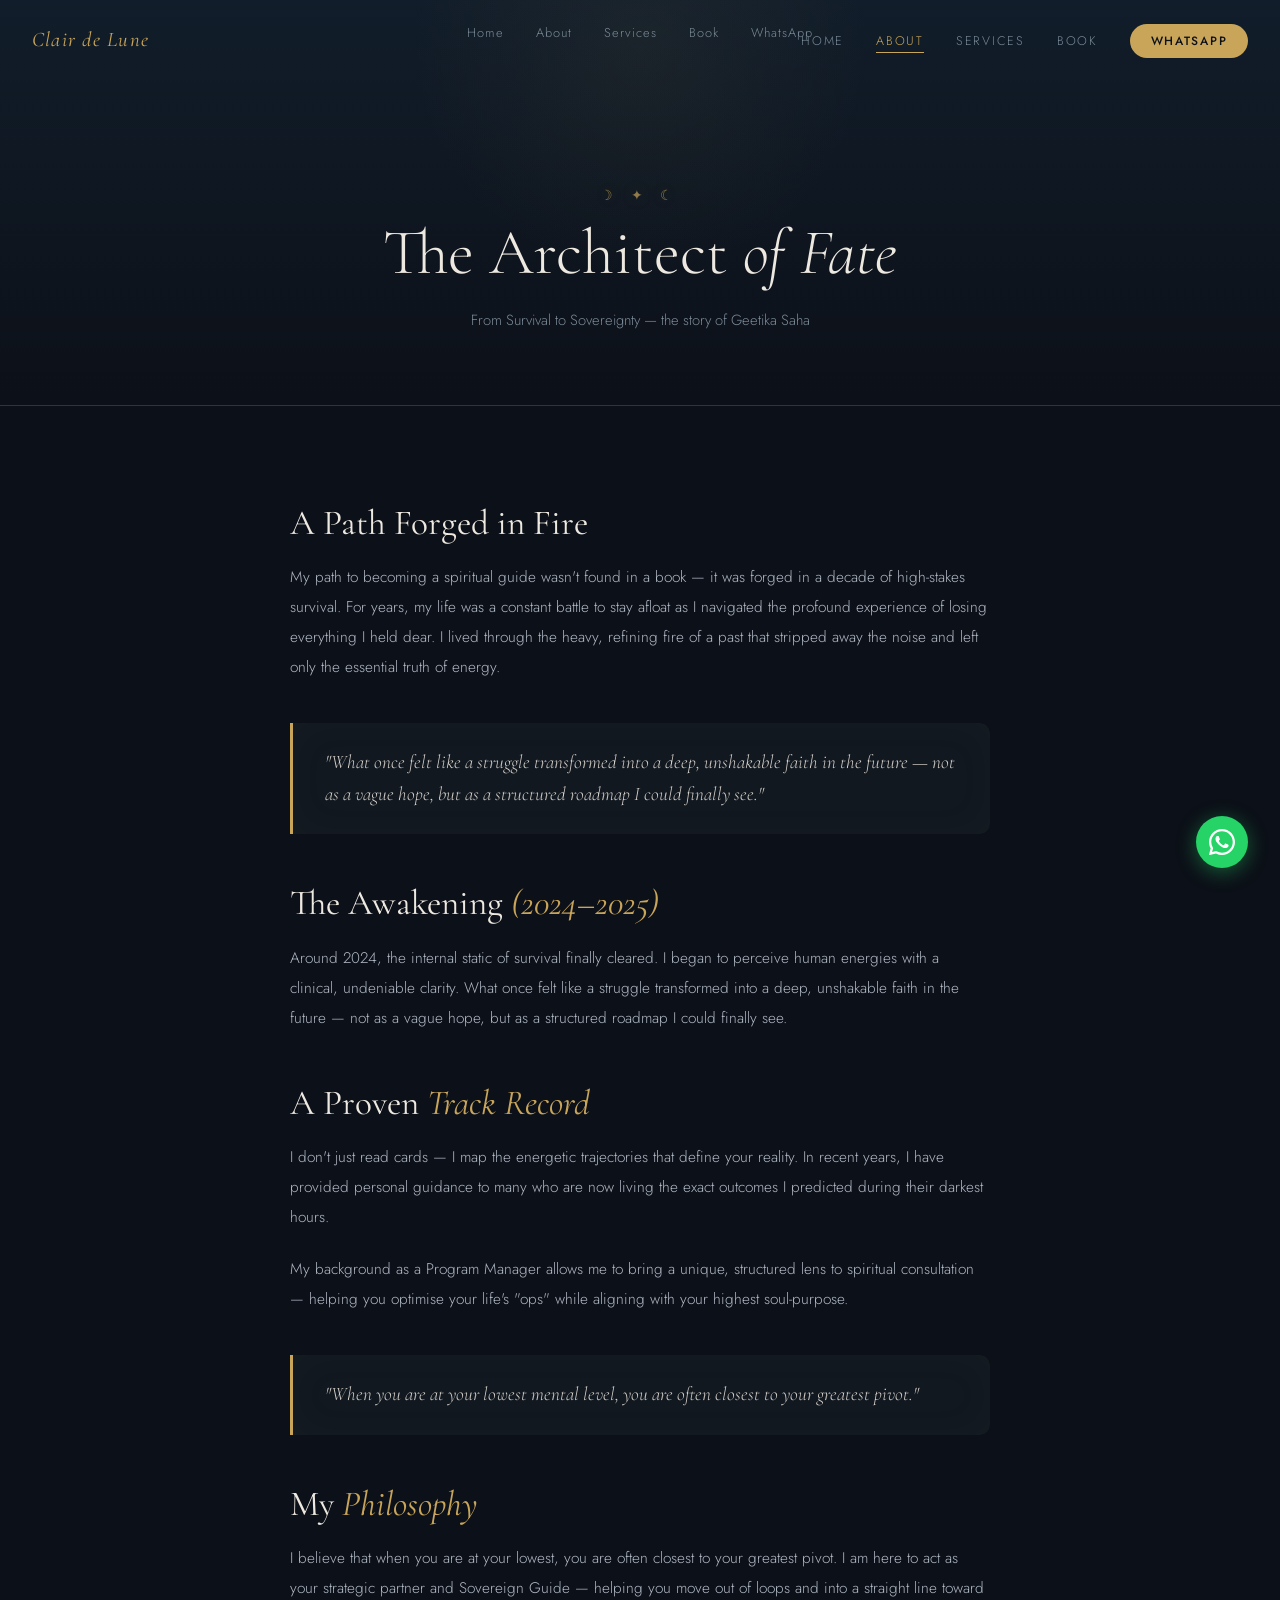
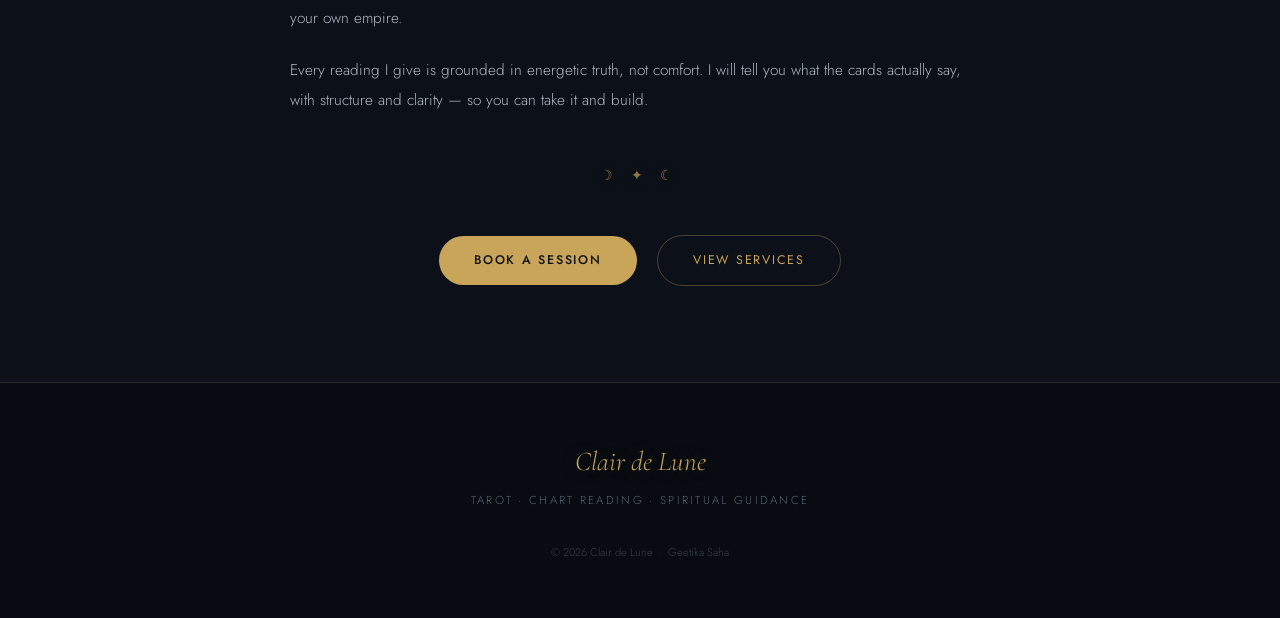
==== about.html @ ed16bbb3 "Dark enchanted theme: midnight palette, firefly particles, scroll animations, gold glow" ====
<!DOCTYPE html>
<html lang="en">
<head>
  <meta charset="UTF-8" />
  <meta name="viewport" content="width=device-width, initial-scale=1.0" />
  <title>About | Clair de Lune</title>
  <meta name="description" content="About Geetika Saha — the Architect of Fate. From survival to sovereignty, read the story behind Clair de Lune." />
  <link rel="preconnect" href="https://fonts.googleapis.com" />
  <link rel="stylesheet" href="css/style.css" />
</head>
<body>

<!-- ── Navigation ────────────────────────────────────────────────────── -->
<nav>
  <a href="index.html" class="nav-logo"><em>Clair de Lune</em></a>
  <button class="hamburger" aria-label="Menu">
    <span></span><span></span><span></span>
  </button>
  <ul class="nav-links">
    <li><a href="index.html">Home</a></li>
    <li><a href="about.html">About</a></li>
    <li><a href="services.html">Services</a></li>
    <li><a href="book.html">Book</a></li>
    <li><a href="https://wa.me/917999634730" target="_blank" class="nav-wa">WhatsApp</a></li>
  </ul>
</nav>

<!-- ── Page Hero ─────────────────────────────────────────────────────── -->
<div class="page-hero">
  <div class="ornament">☽ ✦ ☾</div>
  <h1>The Architect <em>of Fate</em></h1>
  <p>From Survival to Sovereignty — the story of Geetika Saha</p>
</div>

<!-- ── About Content ─────────────────────────────────────────────────── -->
<section>
  <div class="container">
    <div class="about-content">

      <h2>A Path Forged in Fire</h2>
      <p>
        My path to becoming a spiritual guide wasn't found in a book — it was forged in a decade of high-stakes survival. For years, my life was a constant battle to stay afloat as I navigated the profound experience of losing everything I held dear. I lived through the heavy, refining fire of a past that stripped away the noise and left only the essential truth of energy.
      </p>

      <div class="about-highlight">
        "What once felt like a struggle transformed into a deep, unshakable faith in the future — not as a vague hope, but as a structured roadmap I could finally see."
      </div>

      <h2>The Awakening <em>(2024–2025)</em></h2>
      <p>
        Around 2024, the internal static of survival finally cleared. I began to perceive human energies with a clinical, undeniable clarity. What once felt like a struggle transformed into a deep, unshakable faith in the future — not as a vague hope, but as a structured roadmap I could finally see.
      </p>

      <h2>A Proven <em>Track Record</em></h2>
      <p>
        I don't just read cards — I map the energetic trajectories that define your reality. In recent years, I have provided personal guidance to many who are now living the exact outcomes I predicted during their darkest hours.
      </p>
      <p>
        My background as a Program Manager allows me to bring a unique, structured lens to spiritual consultation — helping you optimise your life's "ops" while aligning with your highest soul-purpose.
      </p>

      <div class="about-highlight">
        "When you are at your lowest mental level, you are often closest to your greatest pivot."
      </div>

      <h2>My <em>Philosophy</em></h2>
      <p>
        I believe that when you are at your lowest, you are often closest to your greatest pivot. I am here to act as your strategic partner and Sovereign Guide — helping you move out of loops and into a straight line toward your own empire.
      </p>
      <p>
        Every reading I give is grounded in energetic truth, not comfort. I will tell you what the cards actually say, with structure and clarity — so you can take it and build.
      </p>

      <div class="ornament" style="margin: 3rem 0;">☽ ✦ ☾</div>

      <div style="text-align:center;">
        <a href="book.html" class="btn btn-primary">Book a Session</a>
        &nbsp;&nbsp;
        <a href="services.html" class="btn btn-outline">View Services</a>
      </div>

    </div>
  </div>
</section>

<!-- ── Footer ─────────────────────────────────────────────────────────── -->
<footer>
  <div class="container">
    <div class="footer-logo">Clair de Lune</div>
    <p class="footer-tagline">Tarot · Chart Reading · Spiritual Guidance</p>
    <nav class="footer-links">
      <a href="index.html">Home</a>
      <a href="about.html">About</a>
      <a href="services.html">Services</a>
      <a href="book.html">Book</a>
      <a href="https://wa.me/917999634730" target="_blank">WhatsApp</a>
    </nav>
    <p class="footer-copyright">© 2026 Clair de Lune &nbsp;·&nbsp; Geetika Saha</p>
  </div>
</footer>

<!-- ── WhatsApp Float ─────────────────────────────────────────────────── -->
<a href="https://wa.me/917999634730" target="_blank" class="wa-float" aria-label="Chat on WhatsApp">
  <svg xmlns="http://www.w3.org/2000/svg" viewBox="0 0 24 24">
    <path d="M17.472 14.382c-.297-.149-1.758-.867-2.03-.967-.273-.099-.471-.148-.67.15-.197.297-.767.966-.94 1.164-.173.199-.347.223-.644.075-.297-.15-1.255-.463-2.39-1.475-.883-.788-1.48-1.761-1.653-2.059-.173-.297-.018-.458.13-.606.134-.133.298-.347.446-.52.149-.174.198-.298.298-.497.099-.198.05-.371-.025-.52-.075-.149-.669-1.612-.916-2.207-.242-.579-.487-.5-.669-.51-.173-.008-.371-.01-.57-.01-.198 0-.52.074-.792.372-.272.297-1.04 1.016-1.04 2.479 0 1.462 1.065 2.875 1.213 3.074.149.198 2.096 3.2 5.077 4.487.709.306 1.262.489 1.694.625.712.227 1.36.195 1.871.118.571-.085 1.758-.719 2.006-1.413.248-.694.248-1.289.173-1.413-.074-.124-.272-.198-.57-.347z"/>
    <path d="M12 0C5.373 0 0 5.373 0 12c0 2.124.558 4.117 1.529 5.845L.057 23.428a.5.5 0 00.617.6l5.758-1.507A11.945 11.945 0 0012 24c6.627 0 12-5.373 12-12S18.627 0 12 0zm0 21.9a9.87 9.87 0 01-5.031-1.378l-.36-.214-3.732.977.998-3.645-.235-.374A9.861 9.861 0 012.1 12c0-5.462 4.438-9.9 9.9-9.9 5.462 0 9.9 4.438 9.9 9.9 0 5.462-4.438 9.9-9.9 9.9z"/>
  </svg>
</a>

<script src="js/nav.js"></script>
<script src="js/animate.js"></script>
</body>
</html>
---- css/style.css ----
@import url('https://fonts.googleapis.com/css2?family=Cormorant+Garamond:ital,wght@0,300;0,400;0,500;0,600;1,300;1,400;1,500&family=Jost:wght@300;400;500&display=swap');

:root {
  --bg:          #0C1018;
  --bg-card:     #111820;
  --bg-surface:  #16202B;
  --border:      rgba(196, 164, 107, 0.18);
  --border-mid:  rgba(196, 164, 107, 0.35);
  --gold:        #C9A55A;
  --gold-light:  rgba(201, 165, 90, 0.15);
  --gold-glow:   rgba(201, 165, 90, 0.25);
  --moon:        #D4CFC8;
  --forest:      #1B3A2D;
  --text:        #EDE8E0;
  --text-muted:  #7A8A98;
  --rose:        #9B6B6B;
}

*, *::before, *::after { box-sizing: border-box; margin: 0; padding: 0; }
html { scroll-behavior: smooth; }

body {
  font-family: 'Jost', sans-serif;
  font-weight: 300;
  background: var(--bg);
  color: var(--text);
  line-height: 1.7;
  overflow-x: hidden;
}

h1, h2, h3, h4 {
  font-family: 'Cormorant Garamond', serif;
  font-weight: 400;
  line-height: 1.2;
}

a { color: inherit; text-decoration: none; }

.container {
  max-width: 1100px;
  margin: 0 auto;
  padding: 0 2rem;
}

/* ── Particles ──────────────────────────────────────────────────────────── */
.particle {
  position: absolute;
  background: var(--gold);
  border-radius: 50%;
  pointer-events: none;
  box-shadow: 0 0 6px var(--gold);
  animation: firefly linear infinite;
  z-index: 0;
}

@keyframes firefly {
  0%   { transform: translateY(0)   scale(1);   opacity: 0; }
  10%  { opacity: 1; }
  50%  { transform: translateY(-60px) scale(1.2); opacity: 0.8; }
  90%  { opacity: 0.5; }
  100% { transform: translateY(-120px) scale(0); opacity: 0; }
}

.cursor-glow {
  position: absolute;
  width: 300px;
  height: 300px;
  border-radius: 50%;
  background: radial-gradient(circle, rgba(201,165,90,0.08) 0%, transparent 70%);
  transform: translate(-50%, -50%);
  pointer-events: none;
  transition: left 0.1s ease, top 0.1s ease;
  z-index: 0;
}

/* ── Navigation ─────────────────────────────────────────────────────────── */
nav {
  position: fixed;
  top: 0; left: 0; right: 0;
  z-index: 100;
  padding: 1.4rem 2rem;
  display: flex;
  justify-content: space-between;
  align-items: center;
  transition: background 0.4s, box-shadow 0.4s, backdrop-filter 0.4s;
}

nav.scrolled {
  background: rgba(12, 16, 24, 0.92);
  backdrop-filter: blur(12px);
  box-shadow: 0 1px 0 var(--border);
}

.nav-logo {
  font-family: 'Cormorant Garamond', serif;
  font-size: 1.3rem;
  font-weight: 400;
  letter-spacing: 0.06em;
  color: var(--gold);
  font-style: italic;
}

.nav-links {
  display: flex;
  gap: 2rem;
  list-style: none;
  align-items: center;
}

.nav-links a {
  font-size: 0.78rem;
  letter-spacing: 0.14em;
  text-transform: uppercase;
  color: var(--text-muted);
  transition: color 0.25s;
  position: relative;
}

.nav-links a::after {
  content: '';
  position: absolute;
  bottom: -3px;
  left: 0; right: 0;
  height: 1px;
  background: var(--gold);
  transform: scaleX(0);
  transition: transform 0.25s;
}

.nav-links a:hover,
.nav-links a.active { color: var(--gold); }
.nav-links a:hover::after,
.nav-links a.active::after { transform: scaleX(1); }

.nav-wa {
  background: var(--gold) !important;
  color: var(--bg) !important;
  padding: 0.5rem 1.3rem;
  border-radius: 2rem;
  font-size: 0.75rem !important;
  font-weight: 500 !important;
  letter-spacing: 0.1em;
}

.nav-wa::after { display: none; }
.nav-wa:hover { background: #b8935a !important; color: var(--bg) !important; }

.hamburger {
  display: none;
  flex-direction: column;
  gap: 5px;
  cursor: pointer;
  background: none;
  border: none;
  padding: 4px;
  z-index: 101;
}

.hamburger span {
  width: 22px;
  height: 1.5px;
  background: var(--text);
  transition: all 0.3s;
  display: block;
}

/* ── Hero ───────────────────────────────────────────────────────────────── */
.hero {
  min-height: 100vh;
  display: flex;
  flex-direction: column;
  align-items: center;
  justify-content: center;
  text-align: center;
  padding: 7rem 2rem 5rem;
  position: relative;
  overflow: hidden;
  background: radial-gradient(ellipse at 50% 40%, #1A2535 0%, var(--bg) 65%);
}

.hero::before {
  content: '';
  position: absolute;
  top: 0; left: 0; right: 0; bottom: 0;
  background:
    radial-gradient(ellipse at 50% 20%, rgba(201,165,90,0.07) 0%, transparent 55%),
    radial-gradient(ellipse at 20% 80%, rgba(27,58,45,0.4) 0%, transparent 50%),
    radial-gradient(ellipse at 80% 70%, rgba(27,58,45,0.3) 0%, transparent 50%);
  pointer-events: none;
}

.hero-content {
  position: relative;
  z-index: 1;
  display: flex;
  flex-direction: column;
  align-items: center;
}

.hero-moon {
  font-size: 1.6rem;
  color: var(--gold);
  margin-bottom: 1.8rem;
  letter-spacing: 0.5em;
  text-shadow: 0 0 20px var(--gold-glow), 0 0 40px var(--gold-glow);
  animation: moonPulse 4s ease-in-out infinite;
}

@keyframes moonPulse {
  0%, 100% { text-shadow: 0 0 20px var(--gold-glow), 0 0 40px var(--gold-glow); }
  50% { text-shadow: 0 0 30px rgba(201,165,90,0.5), 0 0 70px rgba(201,165,90,0.3); }
}

.hero h1 {
  font-size: clamp(3rem, 8vw, 6.5rem);
  font-weight: 300;
  letter-spacing: 0.04em;
  margin-bottom: 0.3rem;
  color: var(--text);
}

.hero h1 em {
  font-style: italic;
  color: var(--gold);
  text-shadow: 0 0 40px var(--gold-glow);
}

.hero-subtitle {
  font-size: 0.75rem;
  letter-spacing: 0.3em;
  text-transform: uppercase;
  color: var(--text-muted);
  margin-bottom: 2.5rem;
}

.hero-divider {
  width: 1px;
  height: 50px;
  background: linear-gradient(to bottom, transparent, var(--gold), transparent);
  margin: 0 auto 2.5rem;
}

.hero-tagline {
  font-family: 'Cormorant Garamond', serif;
  font-size: clamp(1.1rem, 2.5vw, 1.45rem);
  font-style: italic;
  color: var(--moon);
  max-width: 480px;
  margin: 0 auto 3rem;
  line-height: 1.7;
  opacity: 0.85;
}

.btn-group {
  display: flex;
  gap: 1rem;
  justify-content: center;
  flex-wrap: wrap;
}

.btn {
  display: inline-block;
  padding: 0.85rem 2.2rem;
  font-family: 'Jost', sans-serif;
  font-weight: 400;
  font-size: 0.78rem;
  letter-spacing: 0.14em;
  text-transform: uppercase;
  border-radius: 2rem;
  transition: all 0.3s;
  cursor: pointer;
  border: none;
  text-decoration: none;
}

.btn-primary {
  background: var(--gold);
  color: var(--bg);
  font-weight: 500;
}

.btn-primary:hover {
  background: #b8935a;
  transform: translateY(-2px);
  box-shadow: 0 8px 30px rgba(201,165,90,0.35);
}

.btn-outline {
  border: 1px solid var(--border-mid);
  color: var(--gold);
  background: transparent;
}

.btn-outline:hover {
  border-color: var(--gold);
  background: var(--gold-light);
  transform: translateY(-2px);
  box-shadow: 0 8px 30px var(--gold-glow);
}

.btn:disabled {
  opacity: 0.35;
  cursor: not-allowed;
  transform: none !important;
  box-shadow: none !important;
}

.hero-scroll {
  position: absolute;
  bottom: 2.5rem;
  left: 50%;
  transform: translateX(-50%);
  font-size: 0.65rem;
  letter-spacing: 0.25em;
  text-transform: uppercase;
  color: var(--text-muted);
  display: flex;
  flex-direction: column;
  align-items: center;
  gap: 0.75rem;
  z-index: 1;
}

.hero-scroll::after {
  content: '';
  width: 1px;
  height: 35px;
  background: linear-gradient(to bottom, var(--gold), transparent);
  animation: scrollLine 1.5s ease-in-out infinite;
}

@keyframes scrollLine {
  0%, 100% { opacity: 0.4; }
  50% { opacity: 1; }
}

/* ── Dream Catcher Ornament ─────────────────────────────────────────────── */
.dream-catcher {
  width: 70px;
  height: 70px;
  border: 1px solid var(--border-mid);
  border-radius: 50%;
  margin: 0 auto 1.5rem;
  position: relative;
  display: flex;
  align-items: center;
  justify-content: center;
}

.dream-catcher::before {
  content: '';
  position: absolute;
  inset: 8px;
  border: 1px solid var(--border);
  border-radius: 50%;
}

.dream-catcher::after {
  content: '✦';
  color: var(--gold);
  font-size: 1rem;
  text-shadow: 0 0 10px var(--gold-glow);
}

/* ── Sections ───────────────────────────────────────────────────────────── */
section { padding: 6rem 0; }

.section-label {
  font-size: 0.7rem;
  letter-spacing: 0.28em;
  text-transform: uppercase;
  color: var(--gold);
  margin-bottom: 0.75rem;
  display: block;
  opacity: 0.85;
}

.section-title {
  font-size: clamp(2rem, 4vw, 3rem);
  font-weight: 400;
  margin-bottom: 0.75rem;
  color: var(--text);
}

.section-title em { font-style: italic; color: var(--gold); }

.section-subtitle {
  font-size: 0.92rem;
  color: var(--text-muted);
  max-width: 500px;
  margin-bottom: 3rem;
  line-height: 1.85;
}

.text-center { text-align: center; }
.text-center .section-subtitle { margin-left: auto; margin-right: auto; }

/* ── Cards ──────────────────────────────────────────────────────────────── */
.cards-grid {
  display: grid;
  grid-template-columns: repeat(auto-fit, minmax(230px, 1fr));
  gap: 1.5rem;
}

.card {
  background: var(--bg-card);
  border: 1px solid var(--border);
  border-radius: 14px;
  padding: 2rem;
  transition: transform 0.35s, box-shadow 0.35s, border-color 0.35s;
  position: relative;
  overflow: hidden;
}

.card::before {
  content: '';
  position: absolute;
  top: 0; left: 0; right: 0;
  height: 1px;
  background: linear-gradient(90deg, transparent, var(--gold), transparent);
  opacity: 0;
  transition: opacity 0.35s;
}

.card:hover {
  transform: translateY(-6px);
  box-shadow: 0 16px 50px rgba(0,0,0,0.4), 0 0 30px var(--gold-glow);
  border-color: var(--border-mid);
}

.card:hover::before { opacity: 1; }

.card-icon {
  font-size: 1.5rem;
  margin-bottom: 1rem;
  display: block;
  color: var(--gold);
  text-shadow: 0 0 15px var(--gold-glow);
}

.card h3 { font-size: 1.3rem; margin-bottom: 0.4rem; color: var(--text); }
.card p { font-size: 0.87rem; color: var(--text-muted); margin-bottom: 1.2rem; line-height: 1.75; }

.card-price {
  font-family: 'Cormorant Garamond', serif;
  font-size: 1.6rem;
  color: var(--gold);
  font-weight: 500;
}

.card-duration {
  font-size: 0.73rem;
  color: var(--text-muted);
  letter-spacing: 0.08em;
  margin-top: 0.2rem;
}

/* ── About teaser ───────────────────────────────────────────────────────── */
.about-teaser {
  background: var(--bg-card);
  border-top: 1px solid var(--border);
  border-bottom: 1px solid var(--border);
}

.about-teaser-inner {
  display: grid;
  grid-template-columns: 1fr 1fr;
  gap: 5rem;
  align-items: center;
}

.about-quote {
  font-family: 'Cormorant Garamond', serif;
  font-size: clamp(1.3rem, 2.5vw, 1.75rem);
  font-style: italic;
  color: var(--text);
  line-height: 1.55;
  border-left: 2px solid var(--gold);
  padding-left: 1.8rem;
}

/* ── Ornament ───────────────────────────────────────────────────────────── */
.ornament {
  text-align: center;
  color: var(--gold);
  letter-spacing: 0.5em;
  font-size: 0.85rem;
  margin: 1.5rem 0;
  opacity: 0.7;
  text-shadow: 0 0 15px var(--gold-glow);
}

/* ── CTA Banner ─────────────────────────────────────────────────────────── */
.cta-banner {
  background: linear-gradient(135deg, var(--forest) 0%, #0F1F18 100%);
  border-top: 1px solid var(--border);
  border-bottom: 1px solid var(--border);
  padding: 5rem 0;
  text-align: center;
  position: relative;
  overflow: hidden;
}

.cta-banner::before {
  content: '';
  position: absolute;
  top: 50%; left: 50%;
  transform: translate(-50%, -50%);
  width: 600px;
  height: 300px;
  background: radial-gradient(ellipse, rgba(201,165,90,0.06) 0%, transparent 70%);
  pointer-events: none;
}

.cta-banner h2 { font-size: clamp(1.8rem, 3.5vw, 2.8rem); margin-bottom: 1rem; }
.cta-banner p { color: var(--text-muted); margin-bottom: 2rem; font-size: 0.95rem; }

/* ── Page Hero (inner pages) ────────────────────────────────────────────── */
.page-hero {
  padding: 10rem 0 4.5rem;
  text-align: center;
  background: linear-gradient(180deg, #111D2A 0%, var(--bg) 100%);
  border-bottom: 1px solid var(--border);
  position: relative;
  overflow: hidden;
}

.page-hero::before {
  content: '';
  position: absolute;
  top: -50%; left: 50%;
  transform: translateX(-50%);
  width: 500px; height: 500px;
  background: radial-gradient(circle, rgba(201,165,90,0.06) 0%, transparent 65%);
  pointer-events: none;
}

.page-hero .ornament { margin-bottom: 0.5rem; }
.page-hero h1 { font-size: clamp(2.5rem, 5vw, 4rem); font-weight: 300; margin-bottom: 1rem; }
.page-hero p { font-size: 0.92rem; color: var(--text-muted); max-width: 480px; margin: 0 auto; }

/* ── About page content ─────────────────────────────────────────────────── */
.about-content { max-width: 700px; margin: 0 auto; }

.about-content h2 {
  font-size: clamp(1.6rem, 2.8vw, 2.2rem);
  margin-bottom: 1.2rem;
  margin-top: 3rem;
  color: var(--text);
}

.about-content h2 em { font-style: italic; color: var(--gold); }
.about-content h2:first-child { margin-top: 0; }

.about-content p {
  font-size: 0.96rem;
  line-height: 1.95;
  color: #B0B8C4;
  margin-bottom: 1.4rem;
}

.about-highlight {
  background: var(--bg-card);
  border-left: 3px solid var(--gold);
  padding: 1.5rem 2rem;
  margin: 2.5rem 0;
  font-family: 'Cormorant Garamond', serif;
  font-size: 1.2rem;
  font-style: italic;
  color: var(--moon);
  line-height: 1.65;
  border-radius: 0 10px 10px 0;
  box-shadow: inset 0 0 40px rgba(201,165,90,0.03);
}

/* ── Footer ─────────────────────────────────────────────────────────────── */
footer {
  background: #080C12;
  border-top: 1px solid var(--border);
  padding: 3.5rem 0;
  text-align: center;
}

.footer-logo {
  font-family: 'Cormorant Garamond', serif;
  font-size: 1.7rem;
  font-weight: 300;
  font-style: italic;
  color: var(--gold);
  margin-bottom: 0.4rem;
  text-shadow: 0 0 20px var(--gold-glow);
}

.footer-tagline {
  font-size: 0.72rem;
  color: var(--text-muted);
  letter-spacing: 0.2em;
  text-transform: uppercase;
  margin-bottom: 2rem;
  opacity: 0.7;
}

.footer-links {
  display: flex;
  justify-content: center;
  gap: 2rem;
  flex-wrap: wrap;
  margin-bottom: 2rem;
}

.footer-links a {
  font-size: 0.8rem;
  color: var(--text-muted);
  letter-spacing: 0.08em;
  transition: color 0.2s;
}

.footer-links a:hover { color: var(--gold); }

.footer-copyright { font-size: 0.7rem; color: var(--text-muted); opacity: 0.4; }

/* ── Fade-up scroll animation ───────────────────────────────────────────── */
.fade-up {
  opacity: 0;
  transform: translateY(35px);
  transition: opacity 0.75s ease, transform 0.75s ease;
}

.fade-up.visible {
  opacity: 1;
  transform: translateY(0);
}

/* ── Booking page ───────────────────────────────────────────────────────── */
.booking-steps {
  display: flex;
  align-items: center;
  justify-content: center;
  gap: 0.5rem;
  margin-bottom: 3.5rem;
  flex-wrap: wrap;
}

.step-indicator {
  display: flex;
  align-items: center;
  gap: 0.5rem;
  font-size: 0.72rem;
  letter-spacing: 0.12em;
  text-transform: uppercase;
  color: var(--text-muted);
  transition: color 0.3s;
}

.step-indicator.active { color: var(--gold); }

.step-num {
  width: 28px;
  height: 28px;
  border-radius: 50%;
  border: 1px solid var(--border);
  display: flex;
  align-items: center;
  justify-content: center;
  font-size: 0.72rem;
  transition: all 0.3s;
}

.step-indicator.active .step-num {
  border-color: var(--gold);
  background: var(--gold);
  color: var(--bg);
}

.step-connector {
  width: 36px;
  height: 1px;
  background: var(--border);
}

.booking-section { display: none; }
.booking-section.active { display: block; }

.booking-heading {
  font-family: 'Cormorant Garamond', serif;
  font-size: 1.75rem;
  margin-bottom: 0.5rem;
  color: var(--text);
}

.booking-hint {
  font-size: 0.87rem;
  color: var(--text-muted);
  margin-bottom: 2rem;
}

.service-options {
  display: grid;
  grid-template-columns: repeat(auto-fit, minmax(220px, 1fr));
  gap: 1rem;
  margin-bottom: 2.5rem;
}

.service-option {
  border: 1px solid var(--border);
  border-radius: 12px;
  padding: 1.5rem;
  cursor: pointer;
  transition: all 0.25s;
  background: var(--bg-card);
  text-align: left;
}

.service-option:hover { border-color: var(--border-mid); background: var(--bg-surface); }

.service-option.selected {
  border-color: var(--gold);
  background: var(--gold-light);
  box-shadow: 0 0 20px var(--gold-glow);
}

.service-option h4 { font-size: 1.1rem; margin-bottom: 0.35rem; color: var(--text); }

.service-option .svc-desc {
  font-size: 0.82rem;
  color: var(--text-muted);
  margin-bottom: 0.8rem;
  line-height: 1.6;
}

.service-option .price {
  color: var(--gold);
  font-family: 'Cormorant Garamond', serif;
  font-size: 1.4rem;
}

.service-option .duration {
  font-size: 0.73rem;
  color: var(--text-muted);
  margin-top: 0.2rem;
}

.slots-heading {
  font-family: 'Cormorant Garamond', serif;
  font-size: 0.85rem;
  letter-spacing: 0.12em;
  text-transform: uppercase;
  color: var(--text-muted);
  margin-bottom: 1rem;
}

.slots-grid {
  display: grid;
  grid-template-columns: repeat(auto-fill, minmax(155px, 1fr));
  gap: 0.75rem;
  margin-bottom: 2.5rem;
}

.slot-btn {
  padding: 1rem;
  border: 1px solid var(--border);
  border-radius: 10px;
  background: var(--bg-card);
  cursor: pointer;
  transition: all 0.25s;
  text-align: center;
  font-family: 'Jost', sans-serif;
}

.slot-btn:hover:not(:disabled) {
  border-color: var(--border-mid);
  background: var(--bg-surface);
}

.slot-btn.selected {
  border-color: var(--gold);
  background: var(--gold-light);
  box-shadow: 0 0 20px var(--gold-glow);
}

.slot-btn:disabled { opacity: 0.3; cursor: not-allowed; }

.slot-date {
  font-size: 0.7rem;
  color: var(--text-muted);
  text-transform: uppercase;
  letter-spacing: 0.08em;
  margin-bottom: 0.3rem;
}

.slot-time {
  font-family: 'Cormorant Garamond', serif;
  font-size: 1.2rem;
  color: var(--text);
}

.slot-booked-label { font-size: 0.65rem; color: var(--rose); margin-top: 2px; }

.no-slots {
  text-align: center;
  padding: 3rem;
  color: var(--text-muted);
  font-style: italic;
  font-family: 'Cormorant Garamond', serif;
  font-size: 1.15rem;
  border: 1px solid var(--border);
  border-radius: 12px;
  background: var(--bg-card);
}

.slots-loading {
  grid-column: 1 / -1;
  text-align: center;
  padding: 3rem;
  color: var(--text-muted);
  font-size: 0.88rem;
  letter-spacing: 0.08em;
  display: flex;
  align-items: center;
  justify-content: center;
  gap: 0.75rem;
}

.slots-spinner {
  display: inline-block;
  width: 18px;
  height: 18px;
  border: 1.5px solid var(--border);
  border-top-color: var(--gold);
  border-radius: 50%;
  animation: spin 0.8s linear infinite;
}

@keyframes spin { to { transform: rotate(360deg); } }

.btn-row {
  display: flex;
  gap: 1rem;
  align-items: center;
  margin-top: 1rem;
}

.btn-ghost {
  background: none;
  border: none;
  color: var(--text-muted);
  font-family: 'Jost', sans-serif;
  font-size: 0.8rem;
  letter-spacing: 0.1em;
  text-transform: uppercase;
  cursor: pointer;
  padding: 0.85rem 1rem;
  transition: color 0.2s;
}

.btn-ghost:hover { color: var(--gold); }

.confirm-block { max-width: 480px; }

.confirm-label {
  font-size: 0.75rem;
  letter-spacing: 0.15em;
  text-transform: uppercase;
  color: var(--text-muted);
  margin-bottom: 0.5rem;
  display: block;
}

.name-input {
  width: 100%;
  padding: 0.9rem 1.4rem;
  border: 1px solid var(--border);
  border-radius: 8px;
  background: var(--bg-card);
  font-family: 'Jost', sans-serif;
  font-size: 0.95rem;
  color: var(--text);
  margin-bottom: 2rem;
  transition: border-color 0.2s;
}

.name-input:focus { outline: none; border-color: var(--gold); }
.name-input::placeholder { color: var(--text-muted); }

.booking-summary {
  background: var(--bg-card);
  border: 1px solid var(--border);
  border-radius: 12px;
  padding: 1.5rem 2rem;
  margin-bottom: 2rem;
}

.summary-row {
  display: flex;
  justify-content: space-between;
  align-items: center;
  padding: 0.65rem 0;
  font-size: 0.88rem;
  border-bottom: 1px solid var(--border);
}

.summary-row:last-child {
  border-bottom: none;
  font-family: 'Cormorant Garamond', serif;
  font-size: 1.2rem;
  color: var(--gold);
  padding-top: 1rem;
  margin-top: 0.25rem;
}

.summary-row span:first-child { color: var(--text-muted); }

.wa-note {
  font-size: 0.8rem;
  color: var(--text-muted);
  margin-bottom: 1.5rem;
  font-style: italic;
}

/* ── WhatsApp float ─────────────────────────────────────────────────────── */
.wa-float {
  position: fixed;
  bottom: 2rem;
  right: 2rem;
  width: 52px;
  height: 52px;
  background: #25D366;
  border-radius: 50%;
  display: flex;
  align-items: center;
  justify-content: center;
  text-decoration: none;
  box-shadow: 0 4px 20px rgba(37,211,102,0.4);
  z-index: 98;
  transition: transform 0.2s, box-shadow 0.2s;
}

.wa-float:hover {
  transform: scale(1.1);
  box-shadow: 0 6px 28px rgba(37,211,102,0.55);
}

.wa-float svg { width: 26px; height: 26px; fill: white; }

/* ── Responsive ─────────────────────────────────────────────────────────── */
@media (max-width: 768px) {
  .nav-links {
    display: none;
    position: fixed;
    inset: 0;
    background: rgba(8,12,18,0.98);
    flex-direction: column;
    align-items: center;
    justify-content: center;
    gap: 2.5rem;
    z-index: 99;
  }

  .nav-links.open { display: flex; }
  .nav-links a { font-size: 1.1rem; }
  .hamburger { display: flex; }

  .about-teaser-inner {
    grid-template-columns: 1fr;
    gap: 2.5rem;
  }

  section { padding: 4rem 0; }
  .booking-steps { gap: 0.25rem; }
  .step-connector { width: 20px; }
  .btn-row { flex-wrap: wrap; }
}
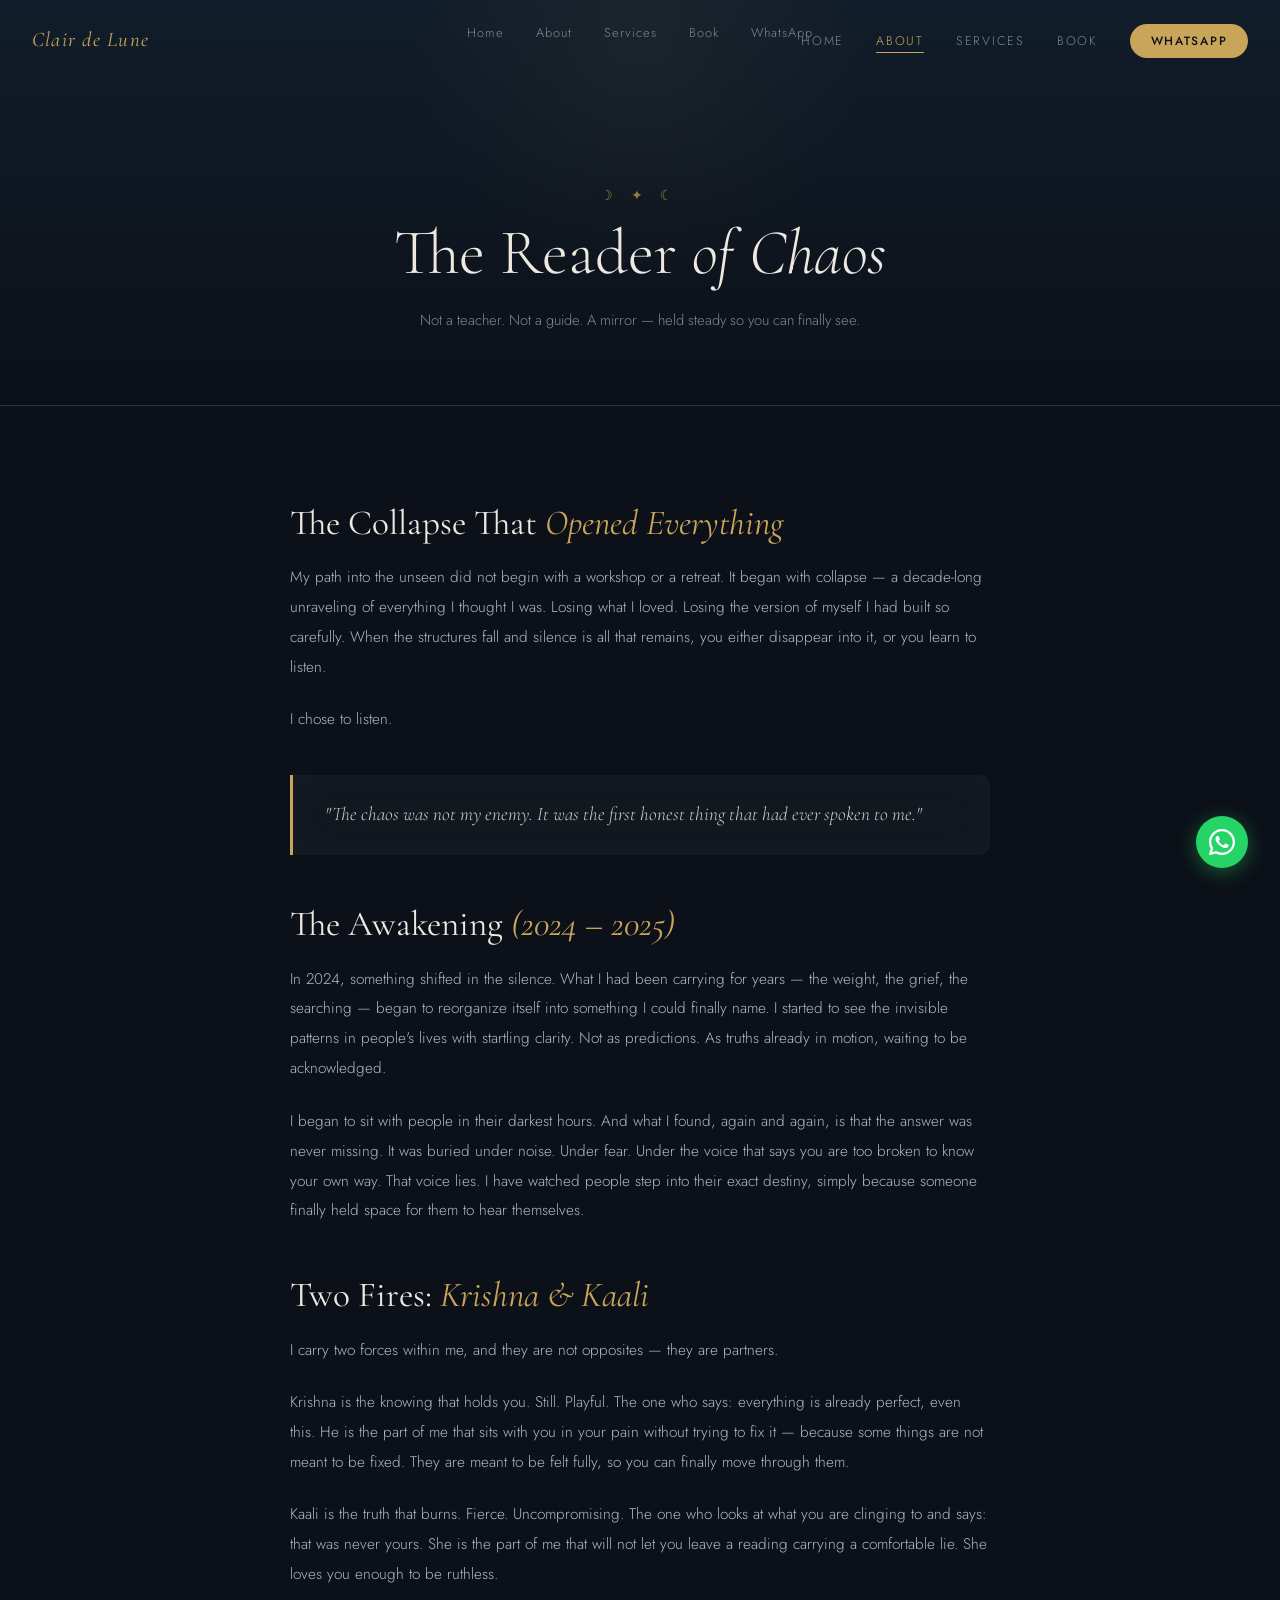
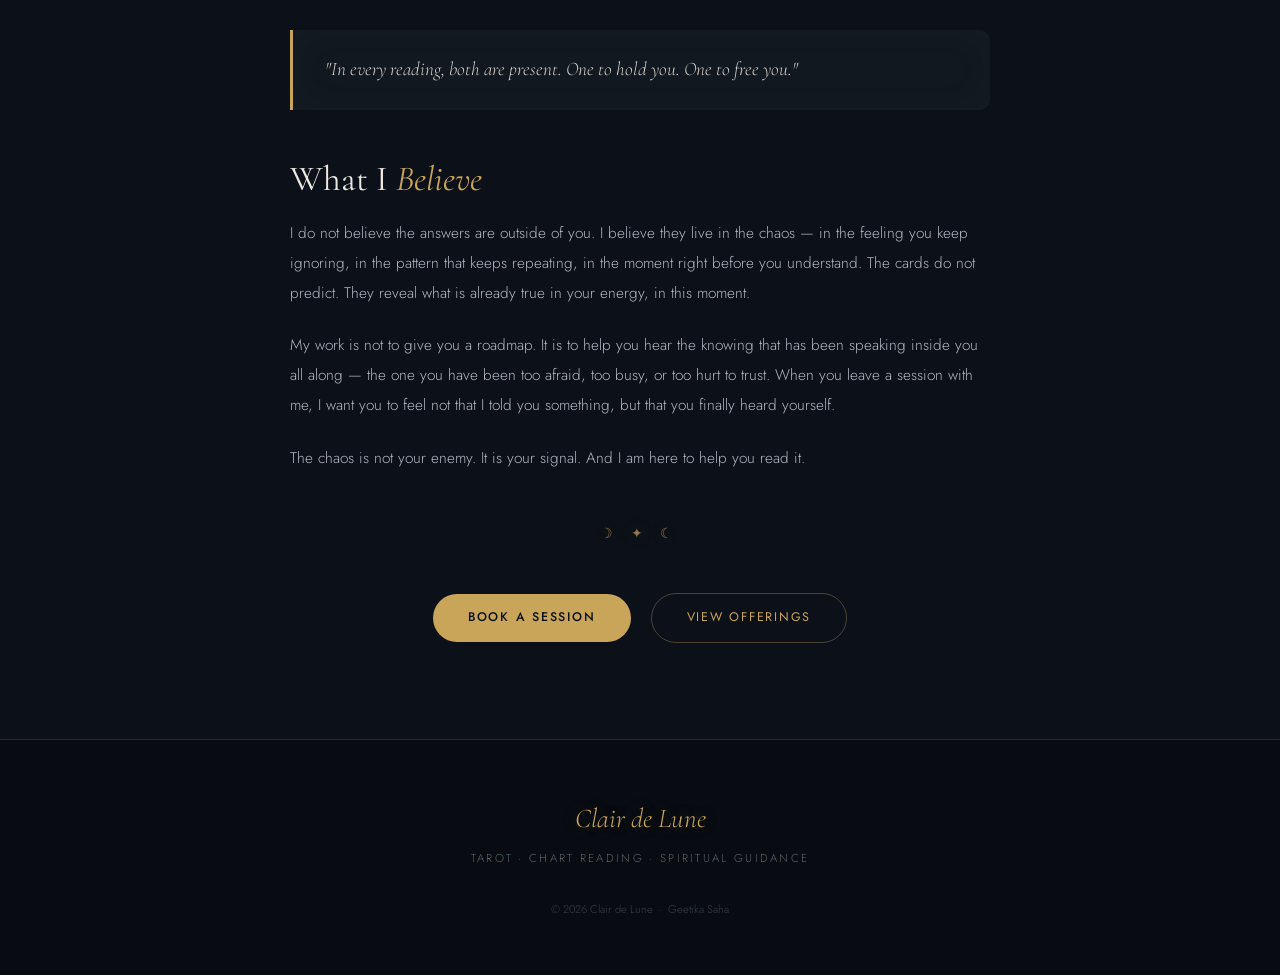
==== commit bb775603: "Rewrite copy with spiritual voice + add testimonial section - Remove all corporate/PM language from " ====
--- a/about.html
+++ b/about.html
@@ -4,13 +4,19 @@
   <meta charset="UTF-8" />
   <meta name="viewport" content="width=device-width, initial-scale=1.0" />
   <title>About | Clair de Lune</title>
-  <meta name="description" content="About Geetika Saha — the Architect of Fate. From survival to sovereignty, read the story behind Clair de Lune." />
+  <meta name="description" content="The story of Geetika Saha — a reader of chaos, a carrier of two fires. Krishna's stillness and Kaali's truth." />
   <link rel="preconnect" href="https://fonts.googleapis.com" />
   <link rel="stylesheet" href="css/style.css" />
+  <script async src="https://www.googletagmanager.com/gtag/js?id=G-EG8635ZVCL"></script>
+  <script>
+    window.dataLayer = window.dataLayer || [];
+    function gtag(){dataLayer.push(arguments);}
+    gtag('js', new Date());
+    gtag('config', 'G-EG8635ZVCL');
+  </script>
 </head>
 <body>
 
-<!-- ── Navigation ────────────────────────────────────────────────────── -->
 <nav>
   <a href="index.html" class="nav-logo"><em>Clair de Lune</em></a>
   <button class="hamburger" aria-label="Menu">
@@ -25,50 +31,60 @@
   </ul>
 </nav>
 
-<!-- ── Page Hero ─────────────────────────────────────────────────────── -->
 <div class="page-hero">
   <div class="ornament">☽ ✦ ☾</div>
-  <h1>The Architect <em>of Fate</em></h1>
-  <p>From Survival to Sovereignty — the story of Geetika Saha</p>
+  <h1>The Reader <em>of Chaos</em></h1>
+  <p>Not a teacher. Not a guide. A mirror — held steady so you can finally see.</p>
 </div>
 
-<!-- ── About Content ─────────────────────────────────────────────────── -->
 <section>
   <div class="container">
     <div class="about-content">
 
-      <h2>A Path Forged in Fire</h2>
+      <h2>The Collapse That <em>Opened Everything</em></h2>
       <p>
-        My path to becoming a spiritual guide wasn't found in a book — it was forged in a decade of high-stakes survival. For years, my life was a constant battle to stay afloat as I navigated the profound experience of losing everything I held dear. I lived through the heavy, refining fire of a past that stripped away the noise and left only the essential truth of energy.
+        My path into the unseen did not begin with a workshop or a retreat. It began with collapse — a decade-long unraveling of everything I thought I was. Losing what I loved. Losing the version of myself I had built so carefully. When the structures fall and silence is all that remains, you either disappear into it, or you learn to listen.
+      </p>
+      <p>
+        I chose to listen.
       </p>
 
       <div class="about-highlight">
-        "What once felt like a struggle transformed into a deep, unshakable faith in the future — not as a vague hope, but as a structured roadmap I could finally see."
+        "The chaos was not my enemy. It was the first honest thing that had ever spoken to me."
       </div>
 
-      <h2>The Awakening <em>(2024–2025)</em></h2>
+      <h2>The Awakening <em>(2024 – 2025)</em></h2>
       <p>
-        Around 2024, the internal static of survival finally cleared. I began to perceive human energies with a clinical, undeniable clarity. What once felt like a struggle transformed into a deep, unshakable faith in the future — not as a vague hope, but as a structured roadmap I could finally see.
+        In 2024, something shifted in the silence. What I had been carrying for years — the weight, the grief, the searching — began to reorganize itself into something I could finally name. I started to see the invisible patterns in people's lives with startling clarity. Not as predictions. As truths already in motion, waiting to be acknowledged.
+      </p>
+      <p>
+        I began to sit with people in their darkest hours. And what I found, again and again, is that the answer was never missing. It was buried under noise. Under fear. Under the voice that says you are too broken to know your own way. That voice lies. I have watched people step into their exact destiny, simply because someone finally held space for them to hear themselves.
       </p>
 
-      <h2>A Proven <em>Track Record</em></h2>
+      <h2>Two Fires: <em>Krishna & Kaali</em></h2>
       <p>
-        I don't just read cards — I map the energetic trajectories that define your reality. In recent years, I have provided personal guidance to many who are now living the exact outcomes I predicted during their darkest hours.
+        I carry two forces within me, and they are not opposites — they are partners.
       </p>
       <p>
-        My background as a Program Manager allows me to bring a unique, structured lens to spiritual consultation — helping you optimise your life's "ops" while aligning with your highest soul-purpose.
+        Krishna is the knowing that holds you. Still. Playful. The one who says: everything is already perfect, even this. He is the part of me that sits with you in your pain without trying to fix it — because some things are not meant to be fixed. They are meant to be felt fully, so you can finally move through them.
+      </p>
+      <p>
+        Kaali is the truth that burns. Fierce. Uncompromising. The one who looks at what you are clinging to and says: that was never yours. She is the part of me that will not let you leave a reading carrying a comfortable lie. She loves you enough to be ruthless.
       </p>
 
       <div class="about-highlight">
-        "When you are at your lowest mental level, you are often closest to your greatest pivot."
+        "In every reading, both are present. One to hold you. One to free you."
       </div>
 
-      <h2>My <em>Philosophy</em></h2>
+      <h2>What I <em>Believe</em></h2>
       <p>
-        I believe that when you are at your lowest, you are often closest to your greatest pivot. I am here to act as your strategic partner and Sovereign Guide — helping you move out of loops and into a straight line toward your own empire.
+        I do not believe the answers are outside of you. I believe they live in the chaos — in the feeling you keep ignoring, in the pattern that keeps repeating, in the moment right before you understand. The cards do not predict. They reveal what is already true in your energy, in this moment.
       </p>
       <p>
-        Every reading I give is grounded in energetic truth, not comfort. I will tell you what the cards actually say, with structure and clarity — so you can take it and build.
+        My work is not to give you a roadmap. It is to help you hear the knowing that has been speaking inside you all along — the one you have been too afraid, too busy, or too hurt to trust. When you leave a session with me, I want you to feel not that I told you something, but that you finally heard yourself.
+      </p>
+      <p>
+        The chaos is not your enemy. It is your signal. And I am here to help you read it.
       </p>
 
       <div class="ornament" style="margin: 3rem 0;">☽ ✦ ☾</div>
@@ -76,14 +92,13 @@
       <div style="text-align:center;">
         <a href="book.html" class="btn btn-primary">Book a Session</a>
         &nbsp;&nbsp;
-        <a href="services.html" class="btn btn-outline">View Services</a>
+        <a href="services.html" class="btn btn-outline">View Offerings</a>
       </div>
 
     </div>
   </div>
 </section>
 
-<!-- ── Footer ─────────────────────────────────────────────────────────── -->
 <footer>
   <div class="container">
     <div class="footer-logo">Clair de Lune</div>
@@ -99,7 +114,6 @@
   </div>
 </footer>
 
-<!-- ── WhatsApp Float ─────────────────────────────────────────────────── -->
 <a href="https://wa.me/917999634730" target="_blank" class="wa-float" aria-label="Chat on WhatsApp">
   <svg xmlns="http://www.w3.org/2000/svg" viewBox="0 0 24 24">
     <path d="M17.472 14.382c-.297-.149-1.758-.867-2.03-.967-.273-.099-.471-.148-.67.15-.197.297-.767.966-.94 1.164-.173.199-.347.223-.644.075-.297-.15-1.255-.463-2.39-1.475-.883-.788-1.48-1.761-1.653-2.059-.173-.297-.018-.458.13-.606.134-.133.298-.347.446-.52.149-.174.198-.298.298-.497.099-.198.05-.371-.025-.52-.075-.149-.669-1.612-.916-2.207-.242-.579-.487-.5-.669-.51-.173-.008-.371-.01-.57-.01-.198 0-.52.074-.792.372-.272.297-1.04 1.016-1.04 2.479 0 1.462 1.065 2.875 1.213 3.074.149.198 2.096 3.2 5.077 4.487.709.306 1.262.489 1.694.625.712.227 1.36.195 1.871.118.571-.085 1.758-.719 2.006-1.413.248-.694.248-1.289.173-1.413-.074-.124-.272-.198-.57-.347z"/>
@@ -109,5 +123,6 @@
 
 <script src="js/nav.js"></script>
 <script src="js/animate.js"></script>
+<script src="js/analytics.js"></script>
 </body>
 </html>
--- a/css/style.css
+++ b/css/style.css
@@ -970,3 +970,348 @@
   .step-connector { width: 20px; }
   .btn-row { flex-wrap: wrap; }
 }
+
+/* ── Booking Pending Screen ─────────────────────────────────────────────── */
+.pending-screen {
+  text-align: center;
+  padding: 2rem 0 4rem;
+}
+
+.pending-icon {
+  font-size: 3.5rem;
+  margin-bottom: 1.5rem;
+  animation: moonPulse 4s ease-in-out infinite;
+  display: block;
+}
+
+.pending-title {
+  font-size: clamp(1.8rem, 4vw, 2.8rem);
+  font-weight: 400;
+  margin-bottom: 1rem;
+}
+
+.pending-title em { font-style: italic; color: var(--gold); }
+
+.pending-subtitle {
+  font-size: 0.95rem;
+  color: var(--text-muted);
+  max-width: 480px;
+  margin: 0 auto 2.5rem;
+  line-height: 1.85;
+}
+
+.pending-subtitle strong { color: var(--gold); font-weight: 400; }
+
+.pending-card {
+  background: var(--bg-card);
+  border: 1px solid var(--border);
+  border-radius: 12px;
+  padding: 1.5rem 2rem;
+  max-width: 400px;
+  margin: 0 auto 2.5rem;
+  text-align: left;
+}
+
+/* ── Lead Capture Modal ─────────────────────────────────────────────────── */
+.lead-overlay {
+  position: fixed;
+  inset: 0;
+  background: rgba(8, 12, 18, 0.88);
+  backdrop-filter: blur(6px);
+  z-index: 200;
+  display: flex;
+  align-items: center;
+  justify-content: center;
+  padding: 1.5rem;
+  opacity: 0;
+  pointer-events: none;
+  transition: opacity 0.4s ease;
+}
+
+.lead-overlay.visible {
+  opacity: 1;
+  pointer-events: all;
+}
+
+.lead-modal {
+  background: var(--bg-card);
+  border: 1px solid var(--border-mid);
+  border-radius: 18px;
+  padding: 3rem 2.5rem;
+  max-width: 440px;
+  width: 100%;
+  text-align: center;
+  position: relative;
+  box-shadow: 0 0 60px rgba(201, 165, 90, 0.1), 0 24px 60px rgba(0,0,0,0.5);
+  transform: translateY(20px);
+  transition: transform 0.4s ease;
+}
+
+.lead-overlay.visible .lead-modal {
+  transform: translateY(0);
+}
+
+.lead-modal-moon {
+  font-size: 1.6rem;
+  color: var(--gold);
+  letter-spacing: 0.4em;
+  text-shadow: 0 0 20px var(--gold-glow);
+  margin-bottom: 1.2rem;
+  display: block;
+  animation: moonPulse 4s ease-in-out infinite;
+}
+
+.lead-modal h2 {
+  font-size: 1.7rem;
+  font-weight: 400;
+  margin-bottom: 0.6rem;
+  line-height: 1.3;
+}
+
+.lead-modal h2 em {
+  font-style: italic;
+  color: var(--gold);
+}
+
+.lead-modal p {
+  font-size: 0.88rem;
+  color: var(--text-muted);
+  margin-bottom: 2rem;
+  line-height: 1.75;
+}
+
+.lead-form {
+  display: flex;
+  flex-direction: column;
+  gap: 0.85rem;
+  margin-bottom: 1.2rem;
+}
+
+.lead-input {
+  width: 100%;
+  padding: 0.85rem 1.3rem;
+  border: 1px solid var(--border);
+  border-radius: 8px;
+  background: var(--bg-surface);
+  font-family: 'Jost', sans-serif;
+  font-size: 0.92rem;
+  color: var(--text);
+  transition: border-color 0.2s;
+}
+
+.lead-input:focus { outline: none; border-color: var(--gold); }
+.lead-input::placeholder { color: var(--text-muted); }
+
+.lead-submit {
+  width: 100%;
+  padding: 0.95rem;
+  background: var(--gold);
+  color: var(--bg);
+  border: none;
+  border-radius: 8px;
+  font-family: 'Jost', sans-serif;
+  font-size: 0.82rem;
+  font-weight: 500;
+  letter-spacing: 0.12em;
+  text-transform: uppercase;
+  cursor: pointer;
+  transition: background 0.25s, transform 0.2s, box-shadow 0.2s;
+}
+
+.lead-submit:hover {
+  background: #b8935a;
+  transform: translateY(-1px);
+  box-shadow: 0 6px 20px rgba(201,165,90,0.3);
+}
+
+.lead-skip {
+  background: none;
+  border: none;
+  color: var(--text-muted);
+  font-family: 'Jost', sans-serif;
+  font-size: 0.78rem;
+  cursor: pointer;
+  letter-spacing: 0.08em;
+  transition: color 0.2s;
+  padding: 0.3rem;
+}
+
+.lead-skip:hover { color: var(--gold); }
+
+.lead-success {
+  display: none;
+  flex-direction: column;
+  align-items: center;
+  gap: 1rem;
+}
+
+.lead-success-icon {
+  font-size: 2.5rem;
+  color: var(--gold);
+  text-shadow: 0 0 20px var(--gold-glow);
+}
+
+.lead-success h3 {
+  font-size: 1.5rem;
+  font-weight: 400;
+}
+
+.lead-success p {
+  font-size: 0.88rem;
+  color: var(--text-muted);
+  margin: 0;
+}
+
+.lead-modal-close {
+  position: absolute;
+  top: 1rem; right: 1.2rem;
+  background: none;
+  border: none;
+  color: var(--text-muted);
+  font-size: 1.3rem;
+  cursor: pointer;
+  line-height: 1;
+  transition: color 0.2s;
+}
+
+.lead-modal-close:hover { color: var(--gold); }
+
+@media (max-width: 480px) {
+  .lead-modal { padding: 2rem 1.5rem; }
+}
+
+/* ── Testimonials ────────────────────────────────────────────────────────── */
+#testimonials-section { padding: 5rem 0; }
+
+.testimonials-grid {
+  display: grid;
+  grid-template-columns: repeat(auto-fill, minmax(280px, 1fr));
+  gap: 1.5rem;
+  margin: 3rem 0 3rem;
+}
+
+.testimonial-card {
+  background: var(--bg-card);
+  border: 1px solid var(--border);
+  border-radius: 14px;
+  padding: 2rem 1.75rem;
+  position: relative;
+  transition: border-color 0.3s, box-shadow 0.3s;
+}
+
+.testimonial-card:hover {
+  border-color: var(--border-mid);
+  box-shadow: 0 8px 32px rgba(201,165,90,0.08);
+}
+
+.testimonial-card::before {
+  content: '"';
+  font-family: 'Cormorant Garamond', serif;
+  font-size: 5rem;
+  line-height: 1;
+  color: var(--gold);
+  opacity: 0.2;
+  position: absolute;
+  top: 0.5rem;
+  left: 1.25rem;
+}
+
+.testimonial-text {
+  font-family: 'Cormorant Garamond', serif;
+  font-size: 1.1rem;
+  line-height: 1.75;
+  color: var(--text);
+  margin-bottom: 1.5rem;
+  position: relative;
+  z-index: 1;
+}
+
+.testimonial-author {
+  font-size: 0.8rem;
+  letter-spacing: 0.12em;
+  text-transform: uppercase;
+  color: var(--gold);
+}
+
+.testimonial-city {
+  font-size: 0.75rem;
+  color: var(--text-muted);
+  margin-top: 0.2rem;
+}
+
+.testimonials-loading {
+  grid-column: 1 / -1;
+  text-align: center;
+  padding: 3rem;
+  color: var(--text-muted);
+  font-size: 0.88rem;
+  letter-spacing: 0.08em;
+  display: flex;
+  align-items: center;
+  justify-content: center;
+  gap: 0.75rem;
+}
+
+.testimonial-submit-wrap {
+  text-align: center;
+  margin-top: 1rem;
+}
+
+.testimonial-form-wrap {
+  background: var(--bg-card);
+  border: 1px solid var(--border);
+  border-radius: 14px;
+  padding: 2.5rem;
+  max-width: 540px;
+  margin: 2rem auto 0;
+  text-align: left;
+}
+
+.testimonial-form-wrap h3 {
+  font-size: 1.5rem;
+  font-weight: 400;
+  margin-bottom: 0.5rem;
+}
+
+.testimonial-form-wrap h3 em { color: var(--gold); font-style: italic; }
+
+.testimonial-form-wrap p {
+  font-size: 0.88rem;
+  color: var(--text-muted);
+  margin-bottom: 1.5rem;
+}
+
+.testimonial-form-wrap form {
+  display: flex;
+  flex-direction: column;
+  gap: 0.85rem;
+}
+
+.t-textarea {
+  resize: vertical;
+  min-height: 100px;
+  font-family: 'Jost', sans-serif;
+  line-height: 1.65;
+}
+
+.testimonial-thanks {
+  text-align: center;
+  padding: 1.5rem 0;
+  display: flex;
+  flex-direction: column;
+  align-items: center;
+  gap: 0.75rem;
+}
+
+.testimonial-thanks p {
+  font-family: 'Cormorant Garamond', serif;
+  font-size: 1.1rem;
+  color: var(--text-muted);
+  margin: 0;
+}
+
+@media (max-width: 600px) {
+  .testimonials-grid { grid-template-columns: 1fr; }
+  .testimonial-form-wrap { padding: 1.75rem 1.25rem; }
+}
+
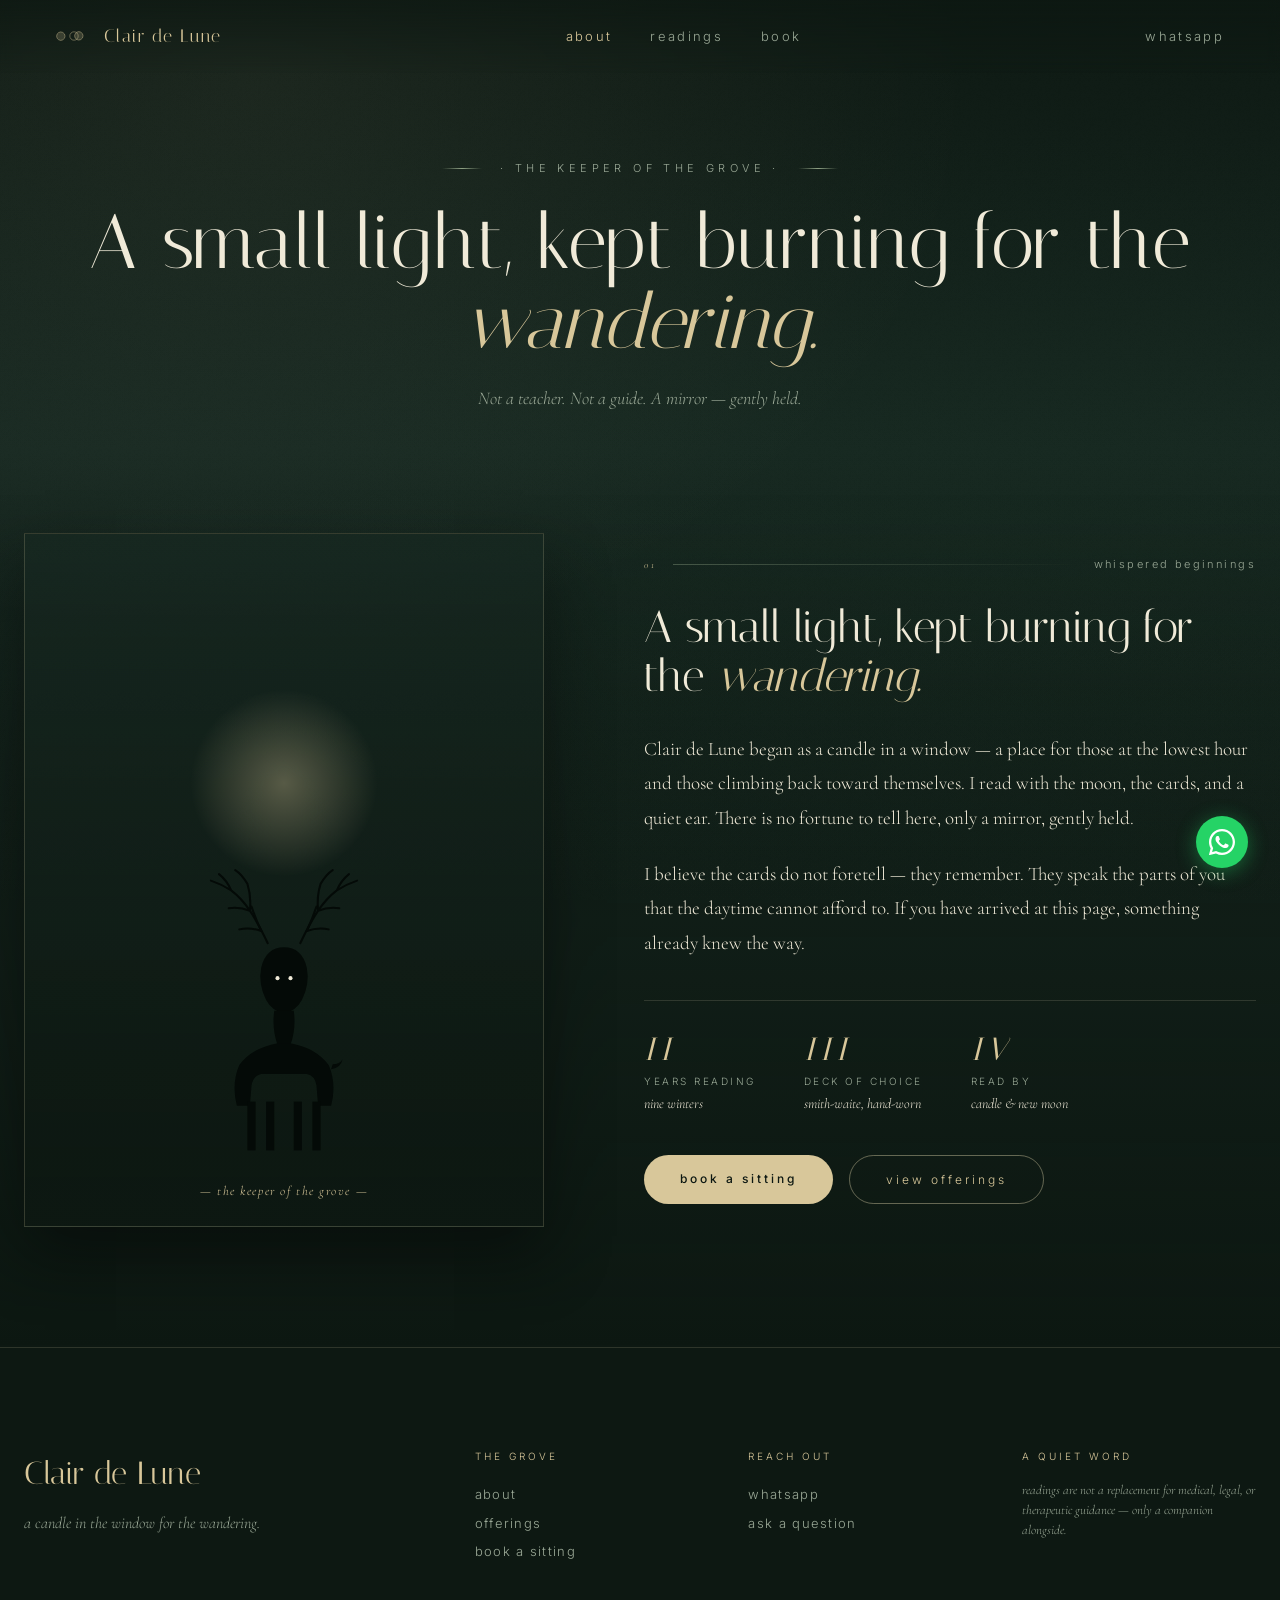
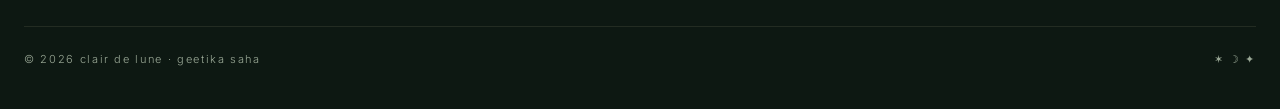
==== commit 928388b2: "Add tarot page, enchanted styles, JSX components + update site pages Co-Authored-By: Claude Sonnet 4" ====
--- a/about.html
+++ b/about.html
@@ -1,12 +1,187 @@
-<!DOCTYPE html>
+<!doctype html>
 <html lang="en">
 <head>
-  <meta charset="UTF-8" />
-  <meta name="viewport" content="width=device-width, initial-scale=1.0" />
+  <meta charset="utf-8" />
+  <meta name="viewport" content="width=device-width, initial-scale=1" />
   <title>About | Clair de Lune</title>
-  <meta name="description" content="The story of Geetika Saha — a reader of chaos, a carrier of two fires. Krishna's stillness and Kaali's truth." />
+  <meta name="description" content="Clair de Lune — a small light, kept burning for the wandering. Tarot and spiritual guidance with Geetika Saha." />
   <link rel="preconnect" href="https://fonts.googleapis.com" />
-  <link rel="stylesheet" href="css/style.css" />
+  <link rel="preconnect" href="https://fonts.gstatic.com" crossorigin />
+  <link href="https://fonts.googleapis.com/css2?family=Cormorant+Garamond:ital,wght@0,300;0,400;0,500;1,300;1,400&family=Italiana&family=Inter:wght@300;400;500&display=swap" rel="stylesheet" />
+  <link rel="stylesheet" href="css/enchanted.css" />
+  <style>
+    .page-hero {
+      padding: 160px 24px 80px;
+      text-align: center;
+      position: relative;
+      z-index: 2;
+    }
+    .page-hero .eyebrow {
+      display: flex; align-items: center; justify-content: center; gap: 18px;
+      font-size: 11px; letter-spacing: 0.4em; text-transform: uppercase;
+      color: var(--fgDim); margin-bottom: 24px;
+    }
+    .page-hero .eyebrow .line {
+      width: 40px; height: 1px;
+      background: linear-gradient(90deg, transparent, var(--accentSoft), transparent);
+    }
+    .page-hero h1 {
+      font-family: var(--display);
+      font-size: clamp(40px, 6vw, 80px);
+      font-weight: 400; line-height: 1.05; margin: 0 0 20px;
+      color: var(--fg); letter-spacing: 0.01em;
+    }
+    .page-hero h1 em { font-style: italic; color: var(--accent); }
+    .page-hero p {
+      font-family: var(--serif); font-style: italic; font-size: 18px;
+      color: var(--fgDim); max-width: 540px; margin: 0 auto; line-height: 1.7;
+    }
+
+    /* ── About Grid ─────────────────────────────────────────────────────── */
+    .about-section {
+      position: relative;
+      padding: 40px 24px 120px;
+      z-index: 2;
+      background: linear-gradient(180deg, transparent, rgba(23,40,33,0.35), transparent);
+    }
+    .about-inner {
+      max-width: 1240px;
+      margin: 0 auto;
+      display: grid;
+      grid-template-columns: 0.85fr 1fr;
+      gap: 100px;
+      align-items: center;
+    }
+
+    /* ── Portrait Frame ─────────────────────────────────────────────────── */
+    .portrait-frame {
+      position: relative;
+      aspect-ratio: 3/4;
+      background: linear-gradient(180deg, rgba(23,40,33,0.6), rgba(13,24,18,0.85));
+      border: 1px solid rgba(216,199,154,0.2);
+      display: flex; align-items: flex-end; justify-content: center;
+      overflow: hidden;
+      box-shadow: 0 30px 60px rgba(0,0,0,0.4);
+    }
+    .portrait-frame::before {
+      content: '';
+      position: absolute;
+      top: 20%; left: 50%;
+      transform: translateX(-50%);
+      width: 220px; height: 220px;
+      border-radius: 50%;
+      background: radial-gradient(circle, rgba(216,199,154,0.35) 0%, transparent 60%);
+    }
+    .portrait-arch {
+      position: relative;
+      z-index: 2;
+      margin-bottom: 60px;
+    }
+    .portrait-mist {
+      position: absolute;
+      bottom: 0; left: 0; right: 0;
+      height: 40%;
+      background: linear-gradient(180deg, transparent, rgba(13,24,18,0.9));
+    }
+    .portrait-caption {
+      position: absolute;
+      bottom: 24px; left: 0; right: 0;
+      text-align: center;
+      font-family: var(--serif);
+      font-style: italic;
+      font-size: 13px;
+      letter-spacing: 0.12em;
+      color: var(--accent);
+      z-index: 3;
+    }
+
+    /* ── About Text ─────────────────────────────────────────────────────── */
+    .about-text .sec-label {
+      display: flex;
+      align-items: center;
+      gap: 16px;
+      margin-bottom: 28px;
+    }
+    .about-text .sec-num {
+      font-size: 10px;
+      letter-spacing: 0.3em;
+      text-transform: uppercase;
+      color: var(--accent);
+    }
+    .about-text .sec-line {
+      flex: 1;
+      height: 1px;
+      background: linear-gradient(90deg, var(--accentSoft), transparent);
+    }
+    .about-text .sec-text {
+      font-size: 11px;
+      letter-spacing: 0.22em;
+      text-transform: lowercase;
+      color: var(--fgDim);
+    }
+    .about-text h2 {
+      font-family: var(--display);
+      font-size: clamp(28px, 3.5vw, 48px);
+      font-weight: 400; line-height: 1.1;
+      color: var(--fg); margin: 0 0 2rem;
+    }
+    .about-text h2 em { font-style: italic; color: var(--accent); }
+    .about-text p {
+      font-family: var(--serif);
+      font-size: 19px; line-height: 1.8;
+      color: var(--fg); opacity: 0.88;
+      margin-bottom: 1.4rem;
+    }
+
+    /* ── Stats ──────────────────────────────────────────────────────────── */
+    .about-sigs {
+      display: flex;
+      gap: 3rem;
+      margin-top: 2.5rem;
+      flex-wrap: wrap;
+    }
+    .sig { text-align: left; }
+    .sig-num {
+      font-family: var(--display);
+      font-size: 2rem;
+      color: var(--accent);
+      line-height: 1;
+      margin-bottom: 6px;
+    }
+    .sig-label {
+      font-size: 10px;
+      letter-spacing: 0.25em;
+      text-transform: uppercase;
+      color: var(--fgDim);
+      margin-bottom: 4px;
+    }
+    .sig-val {
+      font-family: var(--serif);
+      font-style: italic;
+      font-size: 14px;
+      color: var(--fg);
+    }
+
+    /* ── CTA ─────────────────────────────────────────────────────────────── */
+    .about-cta {
+      display: flex; gap: 16px; flex-wrap: wrap; margin-top: 2.5rem;
+    }
+
+    /* ── Fade-up ──────────────────────────────────────────────────────────── */
+    .fade-up {
+      opacity: 0; transform: translateY(28px);
+      transition: opacity 0.8s ease, transform 0.8s ease;
+    }
+    .fade-up.visible { opacity: 1; transform: translateY(0); }
+
+    @media (max-width: 900px) {
+      .about-inner {
+        grid-template-columns: 1fr;
+        gap: 48px;
+      }
+      .portrait-frame { max-width: 360px; margin: 0 auto; }
+    }
+  </style>
   <script async src="https://www.googletagmanager.com/gtag/js?id=G-EG8635ZVCL"></script>
   <script>
     window.dataLayer = window.dataLayer || [];
@@ -17,103 +192,149 @@
 </head>
 <body>
 
-<nav>
-  <a href="index.html" class="nav-logo"><em>Clair de Lune</em></a>
-  <button class="hamburger" aria-label="Menu">
-    <span></span><span></span><span></span>
-  </button>
-  <ul class="nav-links">
-    <li><a href="index.html">Home</a></li>
-    <li><a href="about.html">About</a></li>
-    <li><a href="services.html">Services</a></li>
-    <li><a href="book.html">Book</a></li>
-    <li><a href="https://wa.me/917999634730" target="_blank" class="nav-wa">WhatsApp</a></li>
-  </ul>
+<!-- ── Navigation ───────────────────────────────────────────────────────── -->
+<nav class="nav">
+  <a href="index.html" class="nav-mark">
+    <svg width="36" height="18" viewBox="0 0 120 60" fill="none" stroke="var(--accent)" stroke-width="1.4">
+      <path d="M30 30 A14 14 0 1 0 30 31 Z" fill="var(--accent)" fill-opacity="0.2" />
+      <circle cx="60" cy="30" r="14" />
+      <path d="M90 30 A14 14 0 1 1 90 31 Z" fill="var(--accent)" fill-opacity="0.2" transform="rotate(180 90 30)" />
+    </svg>
+    <span>Clair de Lune</span>
+  </a>
+  <div class="nav-links">
+    <a href="about.html" style="color:var(--accent);">about</a>
+    <a href="services.html">readings</a>
+    <a href="book.html">book</a>
+  </div>
+  <div class="nav-actions">
+    <a href="https://wa.me/917999634730" target="_blank" class="nav-wa-btn">whatsapp</a>
+  </div>
 </nav>
 
+<!-- ── Page Hero ────────────────────────────────────────────────────────── -->
 <div class="page-hero">
-  <div class="ornament">☽ ✦ ☾</div>
-  <h1>The Reader <em>of Chaos</em></h1>
-  <p>Not a teacher. Not a guide. A mirror — held steady so you can finally see.</p>
+  <div class="eyebrow">
+    <span class="line"></span>
+    <span>· the keeper of the grove ·</span>
+    <span class="line"></span>
+  </div>
+  <h1>A small light, kept burning for the <em>wandering.</em></h1>
+  <p>Not a teacher. Not a guide. A mirror — gently held.</p>
 </div>
 
-<section>
-  <div class="container">
-    <div class="about-content">
-
-      <h2>The Collapse That <em>Opened Everything</em></h2>
-      <p>
-        My path into the unseen did not begin with a workshop or a retreat. It began with collapse — a decade-long unraveling of everything I thought I was. Losing what I loved. Losing the version of myself I had built so carefully. When the structures fall and silence is all that remains, you either disappear into it, or you learn to listen.
+<!-- ── About Content ─────────────────────────────────────────────────────── -->
+<div class="about-section">
+  <div class="about-inner">
+
+    <!-- Portrait Frame -->
+    <div class="about-portrait">
+      <div class="portrait-frame fade-up">
+        <div class="portrait-arch">
+          <!-- Inline stag SVG (no React on this page) -->
+          <svg width="260" viewBox="0 0 320 360" fill="#040a07" style="overflow:visible;">
+            <g stroke="#040a07" stroke-width="2.5" stroke-linecap="round" fill="none">
+              <path d="M140 95 Q128 70 118 55 Q108 40 95 30 M118 55 Q105 50 92 52 M118 55 Q120 38 115 22 M95 30 Q82 22 70 18 M115 22 Q108 10 100 5 M95 30 Q90 18 80 10" />
+              <path d="M132 80 Q118 75 105 78 M132 80 Q125 65 120 50" />
+              <path d="M180 95 Q192 70 202 55 Q212 40 225 30 M202 55 Q215 50 228 52 M202 55 Q200 38 205 22 M225 30 Q238 22 250 18 M205 22 Q212 10 220 5 M225 30 Q230 18 240 10" />
+              <path d="M188 80 Q202 75 215 78 M188 80 Q195 65 200 50" />
+            </g>
+            <path d="M160 100 Q138 100 132 125 Q128 145 138 165 Q145 178 160 182 Q175 178 182 165 Q192 145 188 125 Q182 100 160 100 Z" />
+            <path d="M148 178 Q145 200 152 220 L168 220 Q175 200 172 178 Z" />
+            <path d="M152 218 Q120 224 105 245 Q95 268 102 295 L118 295 L120 270 Q122 258 132 256 L188 256 Q198 258 200 270 L202 295 L218 295 Q225 268 215 245 Q200 224 168 218 Z" />
+            <rect x="115" y="290" width="10" height="60" />
+            <rect x="138" y="290" width="10" height="60" />
+            <rect x="172" y="290" width="10" height="60" />
+            <rect x="195" y="290" width="10" height="60" />
+            <path d="M218 250 Q230 248 232 238 Q228 244 220 244 Z" />
+            <circle cx="152" cy="138" r="2.5" fill="#f0ead8" />
+            <circle cx="168" cy="138" r="2.5" fill="#f0ead8" />
+          </svg>
+        </div>
+        <div class="portrait-mist"></div>
+        <div class="portrait-caption">— the keeper of the grove —</div>
+      </div>
+    </div>
+
+    <!-- About Text -->
+    <div class="about-text">
+      <div class="sec-label fade-up">
+        <span class="sec-num">01</span>
+        <span class="sec-line"></span>
+        <span class="sec-text">whispered beginnings</span>
+      </div>
+
+      <h2 class="fade-up">A small light, kept burning for the <em>wandering.</em></h2>
+
+      <p class="fade-up">
+        Clair de Lune began as a candle in a window — a place for those at the lowest hour and those climbing back toward themselves. I read with the moon, the cards, and a quiet ear. There is no fortune to tell here, only a mirror, gently held.
       </p>
-      <p>
-        I chose to listen.
+
+      <p class="fade-up">
+        I believe the cards do not foretell — they remember. They speak the parts of you that the daytime cannot afford to. If you have arrived at this page, something already knew the way.
       </p>
 
-      <div class="about-highlight">
-        "The chaos was not my enemy. It was the first honest thing that had ever spoken to me."
-      </div>
-
-      <h2>The Awakening <em>(2024 – 2025)</em></h2>
-      <p>
-        In 2024, something shifted in the silence. What I had been carrying for years — the weight, the grief, the searching — began to reorganize itself into something I could finally name. I started to see the invisible patterns in people's lives with startling clarity. Not as predictions. As truths already in motion, waiting to be acknowledged.
-      </p>
-      <p>
-        I began to sit with people in their darkest hours. And what I found, again and again, is that the answer was never missing. It was buried under noise. Under fear. Under the voice that says you are too broken to know your own way. That voice lies. I have watched people step into their exact destiny, simply because someone finally held space for them to hear themselves.
-      </p>
-
-      <h2>Two Fires: <em>Krishna & Kaali</em></h2>
-      <p>
-        I carry two forces within me, and they are not opposites — they are partners.
-      </p>
-      <p>
-        Krishna is the knowing that holds you. Still. Playful. The one who says: everything is already perfect, even this. He is the part of me that sits with you in your pain without trying to fix it — because some things are not meant to be fixed. They are meant to be felt fully, so you can finally move through them.
-      </p>
-      <p>
-        Kaali is the truth that burns. Fierce. Uncompromising. The one who looks at what you are clinging to and says: that was never yours. She is the part of me that will not let you leave a reading carrying a comfortable lie. She loves you enough to be ruthless.
-      </p>
-
-      <div class="about-highlight">
-        "In every reading, both are present. One to hold you. One to free you."
-      </div>
-
-      <h2>What I <em>Believe</em></h2>
-      <p>
-        I do not believe the answers are outside of you. I believe they live in the chaos — in the feeling you keep ignoring, in the pattern that keeps repeating, in the moment right before you understand. The cards do not predict. They reveal what is already true in your energy, in this moment.
-      </p>
-      <p>
-        My work is not to give you a roadmap. It is to help you hear the knowing that has been speaking inside you all along — the one you have been too afraid, too busy, or too hurt to trust. When you leave a session with me, I want you to feel not that I told you something, but that you finally heard yourself.
-      </p>
-      <p>
-        The chaos is not your enemy. It is your signal. And I am here to help you read it.
-      </p>
-
-      <div class="ornament" style="margin: 3rem 0;">☽ ✦ ☾</div>
-
-      <div style="text-align:center;">
-        <a href="book.html" class="btn btn-primary">Book a Session</a>
-        &nbsp;&nbsp;
-        <a href="services.html" class="btn btn-outline">View Offerings</a>
-      </div>
-
+      <div class="about-sigs fade-up">
+        <div class="sig">
+          <div class="sig-num">II</div>
+          <div class="sig-label">years reading</div>
+          <div class="sig-val">nine winters</div>
+        </div>
+        <div class="sig">
+          <div class="sig-num">III</div>
+          <div class="sig-label">deck of choice</div>
+          <div class="sig-val">smith-waite, hand-worn</div>
+        </div>
+        <div class="sig">
+          <div class="sig-num">IV</div>
+          <div class="sig-label">read by</div>
+          <div class="sig-val">candle &amp; new moon</div>
+        </div>
+      </div>
+
+      <div class="about-cta fade-up">
+        <a href="book.html" class="btn-primary">book a sitting</a>
+        <a href="services.html" class="btn-ghost">view offerings</a>
+      </div>
     </div>
-  </div>
-</section>
-
-<footer>
-  <div class="container">
-    <div class="footer-logo">Clair de Lune</div>
-    <p class="footer-tagline">Tarot · Chart Reading · Spiritual Guidance</p>
-    <nav class="footer-links">
-      <a href="index.html">Home</a>
-      <a href="about.html">About</a>
-      <a href="services.html">Services</a>
-      <a href="book.html">Book</a>
-      <a href="https://wa.me/917999634730" target="_blank">WhatsApp</a>
-    </nav>
-    <p class="footer-copyright">© 2026 Clair de Lune &nbsp;·&nbsp; Geetika Saha</p>
+
+  </div>
+</div>
+
+<!-- ── Footer ────────────────────────────────────────────────────────────── -->
+<footer class="footer">
+  <div class="section-inner">
+    <div class="footer-grid">
+      <div>
+        <div class="wordmark-sm">Clair de Lune</div>
+        <p class="footer-tag">a candle in the window for the wandering.</p>
+      </div>
+      <div class="footer-cols">
+        <div>
+          <div class="footer-h">the grove</div>
+          <a href="about.html">about</a>
+          <a href="services.html">offerings</a>
+          <a href="book.html">book a sitting</a>
+        </div>
+        <div>
+          <div class="footer-h">reach out</div>
+          <a href="https://wa.me/917999634730" target="_blank">whatsapp</a>
+          <a href="https://wa.me/917999634730?text=I%20have%20a%20question" target="_blank">ask a question</a>
+        </div>
+        <div>
+          <div class="footer-h">a quiet word</div>
+          <p class="footer-note">readings are not a replacement for medical, legal, or therapeutic guidance — only a companion alongside.</p>
+        </div>
+      </div>
+    </div>
+    <div class="footer-bottom">
+      <span>© 2026 clair de lune · geetika saha</span>
+      <span>✶ ☽ ✦</span>
+    </div>
   </div>
 </footer>
 
+<!-- ── WhatsApp Float ────────────────────────────────────────────────────── -->
 <a href="https://wa.me/917999634730" target="_blank" class="wa-float" aria-label="Chat on WhatsApp">
   <svg xmlns="http://www.w3.org/2000/svg" viewBox="0 0 24 24">
     <path d="M17.472 14.382c-.297-.149-1.758-.867-2.03-.967-.273-.099-.471-.148-.67.15-.197.297-.767.966-.94 1.164-.173.199-.347.223-.644.075-.297-.15-1.255-.463-2.39-1.475-.883-.788-1.48-1.761-1.653-2.059-.173-.297-.018-.458.13-.606.134-.133.298-.347.446-.52.149-.174.198-.298.298-.497.099-.198.05-.371-.025-.52-.075-.149-.669-1.612-.916-2.207-.242-.579-.487-.5-.669-.51-.173-.008-.371-.01-.57-.01-.198 0-.52.074-.792.372-.272.297-1.04 1.016-1.04 2.479 0 1.462 1.065 2.875 1.213 3.074.149.198 2.096 3.2 5.077 4.487.709.306 1.262.489 1.694.625.712.227 1.36.195 1.871.118.571-.085 1.758-.719 2.006-1.413.248-.694.248-1.289.173-1.413-.074-.124-.272-.198-.57-.347z"/>
@@ -121,8 +342,25 @@
   </svg>
 </a>
 
-<script src="js/nav.js"></script>
-<script src="js/animate.js"></script>
+<script>
+  const observer = new IntersectionObserver((entries) => {
+    entries.forEach(entry => {
+      if (entry.isIntersecting) {
+        entry.target.classList.add('visible');
+        observer.unobserve(entry.target);
+      }
+    });
+  }, { threshold: 0.08, rootMargin: '0px 0px -20px 0px' });
+
+  document.addEventListener('DOMContentLoaded', () => {
+    document.querySelectorAll('.fade-up').forEach((el, i) => {
+      el.style.transitionDelay = (i * 0.07) + 's';
+    });
+    setTimeout(() => {
+      document.querySelectorAll('.fade-up').forEach(el => observer.observe(el));
+    }, 100);
+  });
+</script>
 <script src="js/analytics.js"></script>
 </body>
 </html>
--- a/css/enchanted.css
+++ b/css/enchanted.css
@@ -0,0 +1,1271 @@
+/* Clair de Lune — enchanted homepage stylesheet */
+@import url('https://fonts.googleapis.com/css2?family=Cormorant+Garamond:ital,wght@0,300;0,400;0,500;1,300;1,400&family=Italiana&family=Inter:wght@300;400;500&display=swap');
+
+:root {
+  --bg: #0d1812;
+  --bg2: #172821;
+  --fg: #f0ead8;
+  --fgDim: #9aa896;
+  --accent: #d8c79a;
+  --accentSoft: #8fa285;
+  --silver: #e0e8d8;
+
+  --serif: 'Cormorant Garamond', 'EB Garamond', Georgia, serif;
+  --display: 'Italiana', 'Cormorant Garamond', serif;
+  --sans: 'Inter', -apple-system, BlinkMacSystemFont, sans-serif;
+}
+
+*, *::before, *::after { box-sizing: border-box; }
+html, body { margin: 0; padding: 0; }
+
+body {
+  background: var(--bg);
+  color: var(--fg);
+  font-family: var(--sans);
+  font-weight: 300;
+  line-height: 1.6;
+  font-size: 16px;
+  overflow-x: hidden;
+  -webkit-font-smoothing: antialiased;
+}
+
+a { color: inherit; text-decoration: none; }
+button { font-family: inherit; }
+
+/* ── Background Atmosphere ───────────────────────────────────────────────── */
+body::before {
+  content: '';
+  position: fixed; inset: 0;
+  background:
+    radial-gradient(ellipse at 20% 10%, rgba(232,220,178,0.06), transparent 50%),
+    radial-gradient(ellipse at 80% 60%, rgba(20,45,30,0.15), transparent 55%),
+    linear-gradient(180deg, var(--bg) 0%, var(--bg2) 50%, var(--bg) 100%);
+  z-index: -2;
+  pointer-events: none;
+}
+
+/* film grain */
+body::after {
+  content: '';
+  position: fixed; inset: 0;
+  background-image: url("data:image/svg+xml;utf8,<svg xmlns='http://www.w3.org/2000/svg' width='200' height='200'><filter id='n'><feTurbulence baseFrequency='0.9' numOctaves='2'/><feColorMatrix values='0 0 0 0 1  0 0 0 0 1  0 0 0 0 0.85  0 0 0 0.06 0'/></filter><rect width='200' height='200' filter='url(%23n)'/></svg>");
+  z-index: -1;
+  pointer-events: none;
+  opacity: 0.5;
+  mix-blend-mode: overlay;
+}
+
+/* ── Starfield ───────────────────────────────────────────────────────────── */
+.starfield {
+  position: fixed;
+  inset: 0;
+  z-index: 0;
+  pointer-events: none;
+}
+.star {
+  position: absolute;
+  background: var(--fg);
+  border-radius: 50%;
+  animation: twinkle 3s ease-in-out infinite;
+  box-shadow: 0 0 4px var(--fg);
+}
+@keyframes twinkle {
+  0%, 100% { opacity: 0.2; transform: scale(0.8); }
+  50% { opacity: 1; transform: scale(1.1); }
+}
+
+/* ── Firefly Cursor Canvas ───────────────────────────────────────────────── */
+.firefly-canvas {
+  position: fixed;
+  inset: 0;
+  pointer-events: none;
+  z-index: 200;
+}
+
+/* ── Constellation Layer ─────────────────────────────────────────────────── */
+.constellation-layer {
+  position: absolute;
+  top: 0; left: 0;
+  width: 100vw;
+  height: 100%;
+  pointer-events: none;
+  z-index: 1;
+  overflow: visible;
+}
+
+/* ── Navigation ──────────────────────────────────────────────────────────── */
+.nav {
+  position: fixed;
+  top: 0; left: 0; right: 0;
+  z-index: 100;
+  display: flex;
+  align-items: center;
+  justify-content: space-between;
+  padding: 22px 56px;
+  backdrop-filter: blur(6px);
+  background: linear-gradient(180deg, rgba(13,24,18,0.7), rgba(13,24,18,0));
+}
+.nav-mark {
+  display: flex; align-items: center; gap: 12px;
+  font-family: var(--display);
+  font-size: 18px;
+  letter-spacing: 0.08em;
+  color: var(--accent);
+}
+.nav-links {
+  display: flex; gap: 38px;
+  font-size: 13px;
+  letter-spacing: 0.18em;
+  text-transform: lowercase;
+  color: var(--fgDim);
+}
+.nav-links a {
+  position: relative;
+  transition: color 0.3s;
+}
+.nav-links a::after {
+  content: '';
+  position: absolute;
+  left: 0; right: 0; bottom: -6px;
+  height: 1px;
+  background: var(--accent);
+  transform: scaleX(0);
+  transition: transform 0.4s;
+  transform-origin: center;
+}
+.nav-links a:hover { color: var(--accent); }
+.nav-links a:hover::after { transform: scaleX(1); }
+
+.nav-actions {
+  display: flex;
+  align-items: center;
+  gap: 16px;
+}
+
+.nav-wa-btn {
+  font-size: 13px;
+  letter-spacing: 0.18em;
+  text-transform: lowercase;
+  color: var(--fgDim);
+  transition: color 0.3s;
+}
+.nav-wa-btn:hover { color: var(--accent); }
+
+.sound-toggle {
+  display: flex; align-items: center; gap: 10px;
+  background: transparent;
+  border: 1px solid rgba(232,220,178,0.25);
+  color: var(--fgDim);
+  padding: 8px 16px;
+  border-radius: 100px;
+  cursor: pointer;
+  font-size: 11px;
+  letter-spacing: 0.18em;
+  text-transform: lowercase;
+  transition: all 0.3s;
+}
+.sound-toggle:hover { border-color: var(--accent); color: var(--accent); }
+.sound-icon { font-size: 12px; }
+.sound-icon.on { color: var(--accent); animation: pulse 2s ease-in-out infinite; }
+@keyframes pulse { 0%,100% { opacity: 0.6; } 50% { opacity: 1; } }
+
+/* ── Hero ────────────────────────────────────────────────────────────────── */
+.hero {
+  position: relative;
+  min-height: 100vh;
+  display: flex; flex-direction: column;
+  align-items: center; justify-content: center;
+  padding: 120px 24px 80px;
+  overflow: hidden;
+  z-index: 2;
+}
+.hero-art {
+  position: absolute;
+  inset: 0;
+  z-index: 0;
+  pointer-events: none;
+}
+.hero-moon {
+  position: absolute;
+  top: 8%;
+  left: 50%;
+  transform: translateX(-50%);
+  animation: moonFloat 30s ease-in-out infinite;
+}
+.hero-moon-side {
+  left: 70%;
+  top: 12%;
+}
+@keyframes moonFloat {
+  0%,100% { transform: translate(-50%, 0); }
+  50% { transform: translate(-50%, -14px); }
+}
+.hero-moon-halo {
+  position: absolute;
+  top: 8%; left: 50%;
+  width: 700px; height: 700px;
+  transform: translateX(-50%);
+  background: radial-gradient(circle, rgba(232,220,178,0.12), transparent 60%);
+  animation: halo 8s ease-in-out infinite;
+}
+@keyframes halo {
+  0%,100% { opacity: 0.7; }
+  50% { opacity: 1; }
+}
+.hero-stag {
+  position: absolute;
+  bottom: 8%;
+  left: 50%;
+  transform: translateX(-50%);
+  animation: stagBreathe 7s ease-in-out infinite;
+  filter: drop-shadow(0 12px 30px rgba(0,0,0,0.6));
+}
+@keyframes stagBreathe {
+  0%,100% { transform: translateX(-50%) scale(1); }
+  50% { transform: translateX(-50%) scale(1.015); }
+}
+.hero-mist {
+  position: absolute;
+  bottom: 0;
+  left: 0; right: 0;
+  height: 35%;
+  background:
+    radial-gradient(ellipse at 30% 100%, rgba(180,170,200,0.12), transparent 60%),
+    radial-gradient(ellipse at 70% 100%, rgba(200,190,160,0.1), transparent 60%);
+  animation: mistDrift 16s ease-in-out infinite;
+  pointer-events: none;
+}
+@keyframes mistDrift {
+  0%,100% { transform: translateX(0); }
+  50% { transform: translateX(40px); }
+}
+.hero-forest {
+  position: absolute;
+  bottom: 0;
+  left: -100px; right: -100px;
+  pointer-events: none;
+}
+.hero-forest-back {
+  bottom: 30px;
+  opacity: 0.55;
+  animation: forestSway 14s ease-in-out infinite;
+}
+.hero-forest-front {
+  bottom: 0;
+  animation: forestSway 18s ease-in-out infinite reverse;
+}
+@keyframes forestSway {
+  0%,100% { transform: translateX(0); }
+  50% { transform: translateX(-12px); }
+}
+.hero-dc {
+  position: absolute;
+  top: 14%;
+  left: 18%;
+  animation: dcSway 6s ease-in-out infinite;
+  transform-origin: top center;
+}
+@keyframes dcSway {
+  0%,100% { transform: rotate(-2deg); }
+  50% { transform: rotate(2deg); }
+}
+.hero-flip-card {
+  position: absolute;
+  top: 35%;
+  left: 50%;
+  transform: translate(-50%, -50%);
+  animation: cardFlip 6s ease-in-out infinite;
+}
+.flip-card-inner {
+  animation: cardSpin 8s linear infinite;
+  transform-style: preserve-3d;
+  filter: drop-shadow(0 20px 40px rgba(0,0,0,0.6));
+}
+@keyframes cardFlip {
+  0%,100% { transform: translate(-50%, -50%) translateY(0); }
+  50% { transform: translate(-50%, -50%) translateY(-20px); }
+}
+@keyframes cardSpin {
+  0% { transform: rotateY(0); }
+  100% { transform: rotateY(360deg); }
+}
+.archway {
+  position: absolute;
+  inset: 0;
+  display: flex; align-items: center; justify-content: center;
+}
+.arch-inner {
+  position: relative;
+  width: 600px; height: 700px;
+  background: radial-gradient(ellipse at center 45%, rgba(232,220,178,0.18) 0%, transparent 60%);
+  border-radius: 300px 300px 0 0;
+  display: flex; align-items: center; justify-content: center;
+}
+.arch-inner::before, .arch-inner::after {
+  content: '';
+  position: absolute;
+  bottom: 0;
+  width: 80px; height: 100%;
+  background: linear-gradient(180deg, transparent, #040a07);
+}
+.arch-inner::before { left: -40px; }
+.arch-inner::after { right: -40px; }
+.arch-stag { position: absolute; bottom: 60px; }
+
+.hero-content {
+  position: relative;
+  z-index: 5;
+  text-align: center;
+  margin-top: 35vh;
+  max-width: 720px;
+}
+.hero-eyebrow {
+  display: flex; align-items: center; justify-content: center; gap: 18px;
+  font-size: 11px;
+  letter-spacing: 0.4em;
+  text-transform: uppercase;
+  color: var(--fgDim);
+  margin-bottom: 28px;
+}
+.hero-eyebrow .line {
+  width: 60px; height: 1px;
+  background: linear-gradient(90deg, transparent, var(--accentSoft), transparent);
+}
+.wordmark {
+  font-family: var(--display);
+  font-size: clamp(72px, 11vw, 168px);
+  font-weight: 400;
+  line-height: 0.95;
+  margin: 0 0 28px;
+  color: var(--fg);
+  letter-spacing: 0.01em;
+  text-shadow: 0 0 80px rgba(232,220,178,0.3);
+  animation: wordmarkReveal 2s ease-out;
+}
+@keyframes wordmarkReveal {
+  from { opacity: 0; transform: translateY(20px); letter-spacing: 0.2em; }
+  to { opacity: 1; transform: translateY(0); letter-spacing: 0.01em; }
+}
+.hero-tag {
+  font-family: var(--serif);
+  font-size: clamp(18px, 2.2vw, 26px);
+  font-style: italic;
+  color: var(--accent);
+  line-height: 1.4;
+  margin: 0 0 24px;
+  font-weight: 300;
+}
+.hero-sub {
+  font-size: 15px;
+  color: var(--fgDim);
+  letter-spacing: 0.05em;
+  line-height: 1.8;
+  margin: 0 0 40px;
+}
+.hero-cta {
+  display: flex; gap: 16px; justify-content: center;
+  flex-wrap: wrap;
+}
+.btn-primary {
+  display: inline-block;
+  padding: 14px 36px;
+  background: var(--accent);
+  color: var(--bg);
+  font-size: 12px;
+  letter-spacing: 0.25em;
+  text-transform: lowercase;
+  border: none;
+  border-radius: 100px;
+  cursor: pointer;
+  transition: all 0.3s;
+  font-family: var(--sans);
+  font-weight: 500;
+  position: relative;
+  overflow: hidden;
+}
+.btn-primary::before {
+  content: '';
+  position: absolute;
+  inset: 0;
+  background: linear-gradient(90deg, transparent, rgba(255,255,255,0.4), transparent);
+  transform: translateX(-100%);
+  transition: transform 0.6s;
+}
+.btn-primary:hover::before { transform: translateX(100%); }
+.btn-primary:hover { transform: translateY(-2px); box-shadow: 0 10px 30px rgba(232,220,178,0.3); }
+.btn-primary:disabled { opacity: 0.4; cursor: not-allowed; }
+.btn-ghost {
+  display: inline-block;
+  padding: 14px 36px;
+  background: transparent;
+  color: var(--accent);
+  font-size: 12px;
+  letter-spacing: 0.25em;
+  text-transform: lowercase;
+  border: 1px solid rgba(232,220,178,0.4);
+  border-radius: 100px;
+  cursor: pointer;
+  transition: all 0.3s;
+  font-family: var(--sans);
+}
+.btn-ghost:hover { border-color: var(--accent); background: rgba(232,220,178,0.05); }
+
+.hero-scroll {
+  position: absolute;
+  bottom: 40px;
+  left: 50%;
+  transform: translateX(-50%);
+  z-index: 5;
+  display: flex; flex-direction: column; align-items: center; gap: 12px;
+  font-size: 10px;
+  letter-spacing: 0.3em;
+  text-transform: lowercase;
+  color: var(--fgDim);
+}
+.scroll-line {
+  width: 1px; height: 50px;
+  background: linear-gradient(180deg, var(--fgDim), transparent);
+  animation: scrollPulse 2s ease-in-out infinite;
+}
+@keyframes scrollPulse {
+  0% { transform: scaleY(0); transform-origin: top; }
+  50% { transform: scaleY(1); transform-origin: top; }
+  100% { transform: scaleY(0); transform-origin: bottom; }
+}
+
+/* ── Sections ────────────────────────────────────────────────────────────── */
+.section {
+  position: relative;
+  padding: 140px 24px;
+  z-index: 2;
+}
+.section-inner {
+  max-width: 1240px;
+  margin: 0 auto;
+}
+.sec-label {
+  display: flex; align-items: center; gap: 14px;
+  font-size: 11px;
+  letter-spacing: 0.35em;
+  text-transform: uppercase;
+  color: var(--fgDim);
+  margin-bottom: 24px;
+}
+.sec-num {
+  font-family: var(--serif);
+  font-size: 14px;
+  font-style: italic;
+  color: var(--accent);
+}
+.sec-line { flex: 0 0 60px; height: 1px; background: var(--fgDim); opacity: 0.4; }
+.display-h {
+  font-family: var(--display);
+  font-size: clamp(40px, 5.5vw, 72px);
+  font-weight: 400;
+  line-height: 1.05;
+  margin: 0 0 56px;
+  color: var(--fg);
+  letter-spacing: 0.005em;
+}
+.display-h.center { text-align: center; max-width: 900px; margin-left: auto; margin-right: auto; }
+.body-l {
+  font-family: var(--serif);
+  font-size: 21px;
+  line-height: 1.6;
+  color: var(--fg);
+  font-weight: 300;
+}
+
+/* ── Card of the Day ─────────────────────────────────────────────────────── */
+.section-cod { padding-top: 100px; }
+.cod-intro {
+  text-align: center;
+  font-family: var(--serif);
+  font-style: italic;
+  font-size: 18px;
+  color: var(--fgDim);
+  margin: -32px 0 60px;
+}
+.cod-wrap { display: flex; justify-content: center; }
+.cod-stage {
+  position: relative;
+  width: 100%;
+  min-height: 420px;
+  display: flex;
+  align-items: center;
+  justify-content: center;
+}
+.cod-deck {
+  position: relative;
+  cursor: pointer;
+  transition: transform 0.4s;
+}
+.cod-deck:hover { transform: translateY(-6px); }
+.cod-card {
+  position: relative;
+  filter: drop-shadow(0 8px 20px rgba(0,0,0,0.5));
+  transition: transform 0.5s;
+}
+.cod-card-stack {
+  position: absolute;
+  top: 0; left: 0;
+}
+.cod-deck > .cod-card-stack:first-child { position: relative; }
+.cod-cta {
+  position: absolute;
+  bottom: -42px;
+  left: 50%;
+  transform: translateX(-50%);
+  font-size: 11px;
+  letter-spacing: 0.3em;
+  text-transform: lowercase;
+  color: var(--accent);
+  white-space: nowrap;
+  animation: pulse 2s ease-in-out infinite;
+}
+.cod-shuffle {
+  position: relative;
+  width: 200px; height: 320px;
+}
+.cod-card-shuffle {
+  position: absolute;
+  top: 0; left: 0;
+  animation: shuffleSpin 1.8s ease-in-out forwards;
+  transform-origin: center;
+}
+@keyframes shuffleSpin {
+  0% { transform: translate(0,0) rotate(0); opacity: 0.5; }
+  30% { transform: translate(-100px, -30px) rotate(-20deg); opacity: 1; }
+  60% { transform: translate(120px, 20px) rotate(25deg); opacity: 1; }
+  100% { transform: translate(0,0) rotate(0); opacity: 0.9; }
+}
+.cod-reveal {
+  display: flex;
+  gap: 60px;
+  align-items: center;
+  flex-wrap: wrap;
+  justify-content: center;
+}
+.cod-card-revealed {
+  perspective: 1500px;
+  width: 220px;
+  animation: revealEntry 1.4s cubic-bezier(0.2,0.8,0.2,1);
+}
+.cod-card-inner {
+  position: relative;
+  width: 220px;
+  height: 340px;
+  transform-style: preserve-3d;
+  animation: cardReveal 1.4s 0.3s ease-in-out forwards;
+}
+.cod-card-back, .cod-card-face {
+  position: absolute;
+  inset: 0;
+  backface-visibility: hidden;
+  display: flex; align-items: center; justify-content: center;
+}
+.cod-card-face {
+  transform: rotateY(180deg);
+  background: linear-gradient(180deg, #0f1f14, #0d1812);
+  border: 1.5px solid var(--accent);
+  border-radius: 8px;
+  filter: drop-shadow(0 20px 40px rgba(0,0,0,0.6));
+}
+.cod-face-frame { text-align: center; padding: 20px; width: 100%; }
+.cod-face-arcana {
+  font-family: var(--serif);
+  font-style: italic;
+  font-size: 14px;
+  color: var(--accentSoft);
+  letter-spacing: 0.2em;
+  margin-bottom: 12px;
+}
+.cod-face-illus { display: flex; justify-content: center; margin: 12px 0; }
+.cod-face-name {
+  font-family: var(--display);
+  font-size: 22px;
+  color: var(--accent);
+  margin-top: 12px;
+  letter-spacing: 0.04em;
+}
+@keyframes revealEntry {
+  from { opacity: 0; transform: translateY(20px); }
+  to { opacity: 1; transform: translateY(0); }
+}
+@keyframes cardReveal {
+  0% { transform: rotateY(0) rotateZ(-2deg); }
+  60% { transform: rotateY(180deg) rotateZ(2deg); }
+  100% { transform: rotateY(180deg) rotateZ(0); }
+}
+.cod-meaning {
+  max-width: 420px;
+  animation: meaningEntry 1s 1.4s both ease-out;
+}
+@keyframes meaningEntry {
+  from { opacity: 0; transform: translateX(20px); }
+  to { opacity: 1; transform: translateX(0); }
+}
+.cod-keywords {
+  font-family: var(--serif);
+  font-style: italic;
+  color: var(--accentSoft);
+  font-size: 16px;
+  letter-spacing: 0.06em;
+  margin-bottom: 20px;
+}
+.cod-message {
+  font-family: var(--serif);
+  font-size: 22px;
+  line-height: 1.55;
+  color: var(--fg);
+  margin: 0 0 32px;
+}
+.cod-redraw {
+  background: transparent;
+  color: var(--accent);
+  border: 1px solid rgba(232,220,178,0.4);
+  padding: 10px 24px;
+  border-radius: 100px;
+  font-size: 11px;
+  letter-spacing: 0.25em;
+  text-transform: lowercase;
+  cursor: pointer;
+  transition: all 0.3s;
+}
+.cod-redraw:hover { background: rgba(232,220,178,0.08); border-color: var(--accent); }
+
+/* ── About ───────────────────────────────────────────────────────────────── */
+.section-about {
+  background: linear-gradient(180deg, transparent, rgba(23,40,33,0.4), transparent);
+}
+.about-grid {
+  display: grid;
+  grid-template-columns: 0.85fr 1fr;
+  gap: 100px;
+  align-items: center;
+}
+.portrait-frame {
+  position: relative;
+  aspect-ratio: 3/4;
+  background: linear-gradient(180deg, rgba(23,40,33,0.6), rgba(13,24,18,0.8));
+  border: 1px solid rgba(232,220,178,0.2);
+  display: flex; align-items: flex-end; justify-content: center;
+  overflow: hidden;
+  box-shadow: 0 30px 60px rgba(0,0,0,0.4);
+}
+.portrait-frame::before {
+  content: '';
+  position: absolute;
+  top: 20%; left: 50%;
+  transform: translateX(-50%);
+  width: 220px; height: 220px;
+  border-radius: 50%;
+  background: radial-gradient(circle, rgba(232,220,178,0.4) 0%, transparent 60%);
+}
+.portrait-arch { position: relative; z-index: 2; margin-bottom: 60px; }
+.portrait-mist {
+  position: absolute;
+  bottom: 0; left: 0; right: 0;
+  height: 40%;
+  background: linear-gradient(180deg, transparent, rgba(13,24,18,0.9));
+}
+.portrait-caption {
+  position: absolute;
+  bottom: 24px; left: 0; right: 0;
+  text-align: center;
+  font-family: var(--serif);
+  font-style: italic;
+  font-size: 13px;
+  color: var(--fgDim);
+  letter-spacing: 0.1em;
+  z-index: 3;
+}
+.about-sigs {
+  display: grid;
+  grid-template-columns: repeat(3, 1fr);
+  gap: 32px;
+  margin-top: 56px;
+  padding-top: 32px;
+  border-top: 1px solid rgba(232,220,178,0.15);
+}
+.sig-num {
+  font-family: var(--serif);
+  font-style: italic;
+  color: var(--accent);
+  font-size: 18px;
+  letter-spacing: 0.2em;
+}
+.sig-label {
+  font-size: 10px;
+  letter-spacing: 0.25em;
+  text-transform: uppercase;
+  color: var(--fgDim);
+  margin: 8px 0 6px;
+}
+.sig-val {
+  font-family: var(--serif);
+  font-size: 16px;
+  color: var(--fg);
+  font-style: italic;
+}
+
+/* ── Services / Readings ─────────────────────────────────────────────────── */
+.readings-grid {
+  display: grid;
+  grid-template-columns: repeat(3, 1fr);
+  gap: 28px;
+  margin-top: 60px;
+}
+.readings-grid-4 {
+  grid-template-columns: repeat(4, 1fr);
+}
+.reading-card {
+  position: relative;
+  padding: 56px 28px 40px;
+  background: linear-gradient(180deg, rgba(23,40,33,0.4), rgba(13,24,18,0.6));
+  border: 1px solid rgba(232,220,178,0.15);
+  text-align: center;
+  transition: all 0.5s;
+  display: flex;
+  flex-direction: column;
+}
+.reading-card:hover {
+  border-color: rgba(232,220,178,0.5);
+  transform: translateY(-4px);
+  box-shadow: 0 30px 60px rgba(0,0,0,0.4);
+}
+.reading-card.featured {
+  background: linear-gradient(180deg, rgba(40,32,72,0.5), rgba(20,18,40,0.7));
+  border-color: rgba(232,220,178,0.4);
+}
+.reading-card.featured::before {
+  content: '✶ most chosen';
+  position: absolute;
+  top: -12px;
+  left: 50%;
+  transform: translateX(-50%);
+  background: var(--bg);
+  padding: 4px 14px;
+  font-size: 10px;
+  letter-spacing: 0.25em;
+  text-transform: lowercase;
+  color: var(--accent);
+  border: 1px solid rgba(232,220,178,0.3);
+  white-space: nowrap;
+}
+.reading-glyph { font-size: 32px; color: var(--accent); margin-bottom: 12px; }
+.reading-sub {
+  font-family: var(--serif);
+  font-style: italic;
+  color: var(--fgDim);
+  font-size: 13px;
+  letter-spacing: 0.15em;
+  margin-bottom: 8px;
+}
+.reading-name {
+  font-family: var(--display);
+  font-size: 26px;
+  color: var(--fg);
+  margin: 0 0 12px;
+  font-weight: 400;
+}
+.reading-desc {
+  font-family: var(--serif);
+  font-size: 15px;
+  color: var(--fgDim);
+  line-height: 1.55;
+  margin: 16px 0 24px;
+  font-style: italic;
+}
+.reading-meta {
+  display: flex;
+  justify-content: space-around;
+  border-top: 1px solid rgba(232,220,178,0.15);
+  padding-top: 20px;
+  margin-bottom: 24px;
+}
+.reading-meta > div { display: flex; flex-direction: column; gap: 4px; }
+.meta-k {
+  font-size: 9px;
+  letter-spacing: 0.25em;
+  text-transform: uppercase;
+  color: var(--fgDim);
+}
+.meta-v {
+  font-family: var(--serif);
+  font-size: 16px;
+  color: var(--accent);
+  font-style: italic;
+}
+.reading-cta {
+  font-size: 11px;
+  letter-spacing: 0.25em;
+  text-transform: lowercase;
+  color: var(--accent);
+  margin-top: auto;
+  padding-top: 8px;
+  transition: letter-spacing 0.3s;
+  display: block;
+}
+.reading-cta:hover { letter-spacing: 0.35em; }
+
+/* ── Book CTA ────────────────────────────────────────────────────────────── */
+.section-book { padding-top: 100px; padding-bottom: 100px; }
+.book-shell {
+  max-width: 920px;
+  margin: 60px auto 0;
+  background: linear-gradient(180deg, rgba(23,40,33,0.5), rgba(13,24,18,0.7));
+  border: 1px solid rgba(232,220,178,0.2);
+  padding: 56px 64px;
+  position: relative;
+}
+.book-shell::before, .book-shell::after {
+  content: '✶';
+  position: absolute;
+  font-size: 14px;
+  color: var(--accent);
+}
+.book-shell::before { top: -8px; left: -8px; }
+.book-shell::after { bottom: -8px; right: -8px; }
+.book-cta-shell { text-align: center; }
+
+/* ── Corner Dreamcatcher ─────────────────────────────────────────────────── */
+.corner-dc {
+  position: fixed;
+  top: 80px;
+  right: 24px;
+  z-index: 50;
+  pointer-events: none;
+  animation: dcSway 6s ease-in-out infinite;
+  transform-origin: top center;
+  opacity: 0.8;
+}
+
+/* ── Footer ──────────────────────────────────────────────────────────────── */
+.footer {
+  position: relative;
+  padding: 100px 24px 40px;
+  border-top: 1px solid rgba(232,220,178,0.15);
+  z-index: 2;
+}
+.footer-grid {
+  display: grid;
+  grid-template-columns: 1fr 2fr;
+  gap: 60px;
+  margin-bottom: 60px;
+}
+.wordmark-sm {
+  font-family: var(--display);
+  font-size: 32px;
+  color: var(--accent);
+  margin-bottom: 12px;
+}
+.footer-tag {
+  font-family: var(--serif);
+  font-style: italic;
+  color: var(--fgDim);
+  font-size: 16px;
+  margin: 0;
+  max-width: 280px;
+}
+.footer-cols {
+  display: grid;
+  grid-template-columns: repeat(3, 1fr);
+  gap: 40px;
+}
+.footer-h {
+  font-size: 10px;
+  letter-spacing: 0.3em;
+  text-transform: uppercase;
+  color: var(--accent);
+  margin-bottom: 16px;
+}
+.footer-cols a {
+  display: block;
+  font-size: 13px;
+  color: var(--fgDim);
+  letter-spacing: 0.1em;
+  padding: 4px 0;
+  transition: color 0.3s;
+}
+.footer-cols a:hover { color: var(--accent); }
+.footer-note {
+  font-family: var(--serif);
+  font-style: italic;
+  font-size: 13px;
+  color: var(--fgDim);
+  line-height: 1.55;
+  margin: 0;
+}
+.footer-bottom {
+  display: flex;
+  justify-content: space-between;
+  padding-top: 24px;
+  border-top: 1px solid rgba(232,220,178,0.1);
+  font-size: 11px;
+  color: var(--fgDim);
+  letter-spacing: 0.15em;
+}
+
+/* ── Testimonials Section ────────────────────────────────────────────────── */
+#testimonials-section {
+  position: relative;
+  padding: 120px 24px;
+  z-index: 2;
+  background: linear-gradient(180deg, transparent, rgba(23,40,33,0.3), transparent);
+}
+#testimonials-section .section-inner {
+  max-width: 1240px;
+  margin: 0 auto;
+}
+#testimonials-section .sec-label {
+  display: flex; align-items: center; gap: 14px;
+  font-size: 11px;
+  letter-spacing: 0.35em;
+  text-transform: uppercase;
+  color: var(--fgDim);
+  margin-bottom: 24px;
+}
+#testimonials-section .sec-label::before {
+  content: '04';
+  font-family: var(--serif);
+  font-style: italic;
+  font-size: 14px;
+  color: var(--accent);
+}
+#testimonials-section .sec-label::after {
+  content: '';
+  flex: 0 0 60px;
+  height: 1px;
+  background: var(--fgDim);
+  opacity: 0.4;
+}
+#testimonials-section h2 {
+  font-family: var(--display);
+  font-size: clamp(40px, 5.5vw, 72px);
+  font-weight: 400;
+  line-height: 1.05;
+  margin: 0 0 16px;
+  color: var(--fg);
+  text-align: center;
+}
+#testimonials-section .section-subtitle {
+  font-family: var(--serif);
+  font-style: italic;
+  font-size: 18px;
+  color: var(--fgDim);
+  text-align: center;
+  margin: 0 0 60px;
+}
+
+.testimonials-grid {
+  display: grid;
+  grid-template-columns: repeat(auto-fill, minmax(300px, 1fr));
+  gap: 24px;
+  margin-bottom: 3rem;
+}
+.testimonial-card {
+  background: linear-gradient(180deg, rgba(23,40,33,0.4), rgba(13,24,18,0.6));
+  border: 1px solid rgba(232,220,178,0.15);
+  border-radius: 2px;
+  padding: 2rem 1.75rem;
+  position: relative;
+  transition: border-color 0.4s, transform 0.4s;
+}
+.testimonial-card:hover {
+  border-color: rgba(232,220,178,0.4);
+  transform: translateY(-3px);
+}
+.testimonial-card::before {
+  content: '"';
+  font-family: var(--display);
+  font-size: 5rem;
+  line-height: 1;
+  color: var(--accent);
+  opacity: 0.18;
+  position: absolute;
+  top: 0.5rem;
+  left: 1.25rem;
+}
+.testimonial-text {
+  font-family: var(--serif);
+  font-size: 1.1rem;
+  line-height: 1.75;
+  color: var(--fg);
+  font-style: italic;
+  margin-bottom: 1.5rem;
+  position: relative;
+  z-index: 1;
+}
+.testimonial-author {
+  font-size: 0.78rem;
+  letter-spacing: 0.18em;
+  text-transform: uppercase;
+  color: var(--accent);
+}
+.testimonial-city {
+  font-size: 0.75rem;
+  color: var(--fgDim);
+  margin-top: 0.2rem;
+  font-style: italic;
+}
+.testimonials-loading {
+  grid-column: 1 / -1;
+  text-align: center;
+  padding: 3rem;
+  color: var(--fgDim);
+  font-family: var(--serif);
+  font-style: italic;
+  font-size: 1rem;
+}
+.testimonial-submit-wrap { text-align: center; margin-top: 1rem; }
+.testimonial-form-wrap {
+  background: linear-gradient(180deg, rgba(23,40,33,0.5), rgba(13,24,18,0.7));
+  border: 1px solid rgba(232,220,178,0.2);
+  padding: 2.5rem;
+  max-width: 580px;
+  margin: 2rem auto 0;
+  text-align: left;
+}
+.testimonial-form-wrap h3 {
+  font-family: var(--display);
+  font-size: 1.8rem;
+  font-weight: 400;
+  margin-bottom: 0.5rem;
+  color: var(--fg);
+}
+.testimonial-form-wrap h3 em { color: var(--accent); font-style: italic; }
+.testimonial-form-wrap > p {
+  font-family: var(--serif);
+  font-style: italic;
+  font-size: 0.9rem;
+  color: var(--fgDim);
+  margin-bottom: 1.5rem;
+}
+.testimonial-form-wrap form {
+  display: flex;
+  flex-direction: column;
+  gap: 1rem;
+}
+.t-input {
+  background: transparent;
+  border: none;
+  border-bottom: 1px solid rgba(232,220,178,0.3);
+  padding: 8px 0;
+  font-family: var(--serif);
+  font-size: 17px;
+  color: var(--fg);
+  font-style: italic;
+  width: 100%;
+}
+.t-input:focus { outline: none; border-bottom-color: var(--accent); }
+.t-input::placeholder { color: var(--fgDim); }
+.t-textarea {
+  background: rgba(13,24,18,0.5);
+  border: 1px solid rgba(232,220,178,0.2);
+  padding: 14px;
+  font-family: var(--serif);
+  font-style: italic;
+  font-size: 16px;
+  color: var(--fg);
+  resize: vertical;
+  min-height: 100px;
+  width: 100%;
+}
+.t-textarea:focus { outline: none; border-color: var(--accent); }
+.t-textarea::placeholder { color: var(--fgDim); }
+.t-submit {
+  display: inline-block;
+  padding: 14px 36px;
+  background: var(--accent);
+  color: var(--bg);
+  font-size: 11px;
+  letter-spacing: 0.25em;
+  text-transform: lowercase;
+  border: none;
+  border-radius: 100px;
+  cursor: pointer;
+  transition: all 0.3s;
+  font-family: var(--sans);
+  font-weight: 500;
+  align-self: flex-start;
+}
+.t-submit:hover { transform: translateY(-1px); box-shadow: 0 8px 24px rgba(232,220,178,0.25); }
+.testimonial-thanks {
+  text-align: center;
+  padding: 2rem 0;
+}
+.testimonial-thanks .t-star { font-size: 2rem; color: var(--accent); display: block; margin-bottom: 1rem; }
+.testimonial-thanks p {
+  font-family: var(--serif);
+  font-style: italic;
+  font-size: 1.1rem;
+  color: var(--fgDim);
+}
+
+/* ── WhatsApp Float ──────────────────────────────────────────────────────── */
+.wa-float {
+  position: fixed;
+  bottom: 2rem;
+  right: 2rem;
+  width: 52px;
+  height: 52px;
+  background: #25D366;
+  border-radius: 50%;
+  display: flex;
+  align-items: center;
+  justify-content: center;
+  text-decoration: none;
+  box-shadow: 0 4px 20px rgba(37,211,102,0.4);
+  z-index: 98;
+  transition: transform 0.2s, box-shadow 0.2s;
+}
+.wa-float:hover { transform: scale(1.1); box-shadow: 0 6px 28px rgba(37,211,102,0.55); }
+.wa-float svg { width: 26px; height: 26px; fill: white; }
+
+/* ── Lead Capture Modal ──────────────────────────────────────────────────── */
+.lead-overlay {
+  position: fixed;
+  inset: 0;
+  background: rgba(8, 12, 18, 0.88);
+  backdrop-filter: blur(6px);
+  z-index: 200;
+  display: flex;
+  align-items: center;
+  justify-content: center;
+  padding: 1.5rem;
+  opacity: 0;
+  pointer-events: none;
+  transition: opacity 0.4s ease;
+}
+.lead-overlay.visible { opacity: 1; pointer-events: all; }
+.lead-modal {
+  background: rgba(20, 25, 54, 0.95);
+  border: 1px solid rgba(232,220,178,0.3);
+  border-radius: 4px;
+  padding: 3rem 2.5rem;
+  max-width: 440px;
+  width: 100%;
+  text-align: center;
+  position: relative;
+  box-shadow: 0 0 60px rgba(232,220,178,0.08), 0 24px 60px rgba(0,0,0,0.5);
+  transform: translateY(20px);
+  transition: transform 0.4s ease;
+}
+.lead-overlay.visible .lead-modal { transform: translateY(0); }
+.lead-modal-moon {
+  font-size: 1.6rem;
+  color: var(--accent);
+  letter-spacing: 0.4em;
+  text-shadow: 0 0 20px rgba(232,220,178,0.3);
+  margin-bottom: 1.2rem;
+  display: block;
+  animation: pulse 4s ease-in-out infinite;
+}
+.lead-modal h2 {
+  font-family: var(--display);
+  font-size: 1.8rem;
+  font-weight: 400;
+  margin-bottom: 0.6rem;
+  line-height: 1.3;
+  color: var(--fg);
+}
+.lead-modal h2 em { font-style: italic; color: var(--accent); }
+.lead-modal p {
+  font-family: var(--serif);
+  font-style: italic;
+  font-size: 0.9rem;
+  color: var(--fgDim);
+  margin-bottom: 2rem;
+  line-height: 1.75;
+}
+.lead-form { display: flex; flex-direction: column; gap: 0.85rem; margin-bottom: 1.2rem; }
+.lead-input {
+  width: 100%;
+  background: transparent;
+  border: none;
+  border-bottom: 1px solid rgba(232,220,178,0.3);
+  padding: 8px 0;
+  font-family: var(--serif);
+  font-style: italic;
+  font-size: 16px;
+  color: var(--fg);
+}
+.lead-input:focus { outline: none; border-bottom-color: var(--accent); }
+.lead-input::placeholder { color: var(--fgDim); }
+.lead-submit {
+  width: 100%;
+  padding: 0.95rem;
+  background: var(--accent);
+  color: var(--bg);
+  border: none;
+  border-radius: 100px;
+  font-family: var(--sans);
+  font-size: 11px;
+  font-weight: 500;
+  letter-spacing: 0.18em;
+  text-transform: lowercase;
+  cursor: pointer;
+  transition: all 0.25s;
+}
+.lead-submit:hover { transform: translateY(-1px); box-shadow: 0 6px 20px rgba(232,220,178,0.25); }
+.lead-skip {
+  background: none;
+  border: none;
+  color: var(--fgDim);
+  font-family: var(--sans);
+  font-size: 11px;
+  cursor: pointer;
+  letter-spacing: 0.1em;
+  transition: color 0.2s;
+  padding: 0.3rem;
+  text-transform: lowercase;
+}
+.lead-skip:hover { color: var(--accent); }
+.lead-success { display: none; flex-direction: column; align-items: center; gap: 1rem; }
+.lead-success-icon { font-size: 2rem; color: var(--accent); }
+.lead-success h3 {
+  font-family: var(--display);
+  font-size: 1.5rem;
+  font-weight: 400;
+  color: var(--fg);
+}
+.lead-success h3 em { color: var(--accent); font-style: italic; }
+.lead-success p { font-family: var(--serif); font-style: italic; font-size: 0.9rem; color: var(--fgDim); margin: 0; }
+.lead-modal-close {
+  position: absolute;
+  top: 1rem; right: 1.2rem;
+  background: none;
+  border: none;
+  color: var(--fgDim);
+  font-size: 1.2rem;
+  cursor: pointer;
+  line-height: 1;
+  transition: color 0.2s;
+}
+.lead-modal-close:hover { color: var(--accent); }
+
+/* ── Responsive ──────────────────────────────────────────────────────────── */
+@media (max-width: 1100px) {
+  .readings-grid-4 { grid-template-columns: repeat(2, 1fr); }
+}
+@media (max-width: 900px) {
+  .nav { padding: 16px 24px; }
+  .nav-links, .nav-actions .sound-toggle { display: none; }
+  .about-grid { grid-template-columns: 1fr; gap: 60px; }
+  .readings-grid, .footer-cols { grid-template-columns: 1fr; }
+  .footer-grid { grid-template-columns: 1fr; }
+  .book-shell { padding: 32px 20px; }
+  .corner-dc { display: none; }
+  .cod-reveal { gap: 32px; }
+  .section { padding: 80px 24px; }
+  #testimonials-section { padding: 80px 24px; }
+  .testimonials-grid { grid-template-columns: 1fr; }
+}
+@media (max-width: 600px) {
+  .readings-grid-4 { grid-template-columns: 1fr; }
+  .about-sigs { grid-template-columns: 1fr; }
+  .footer-bottom { flex-direction: column; gap: 0.5rem; }
+  .book-shell { padding: 24px 16px; }
+  .testimonial-form-wrap { padding: 1.5rem 1rem; }
+}
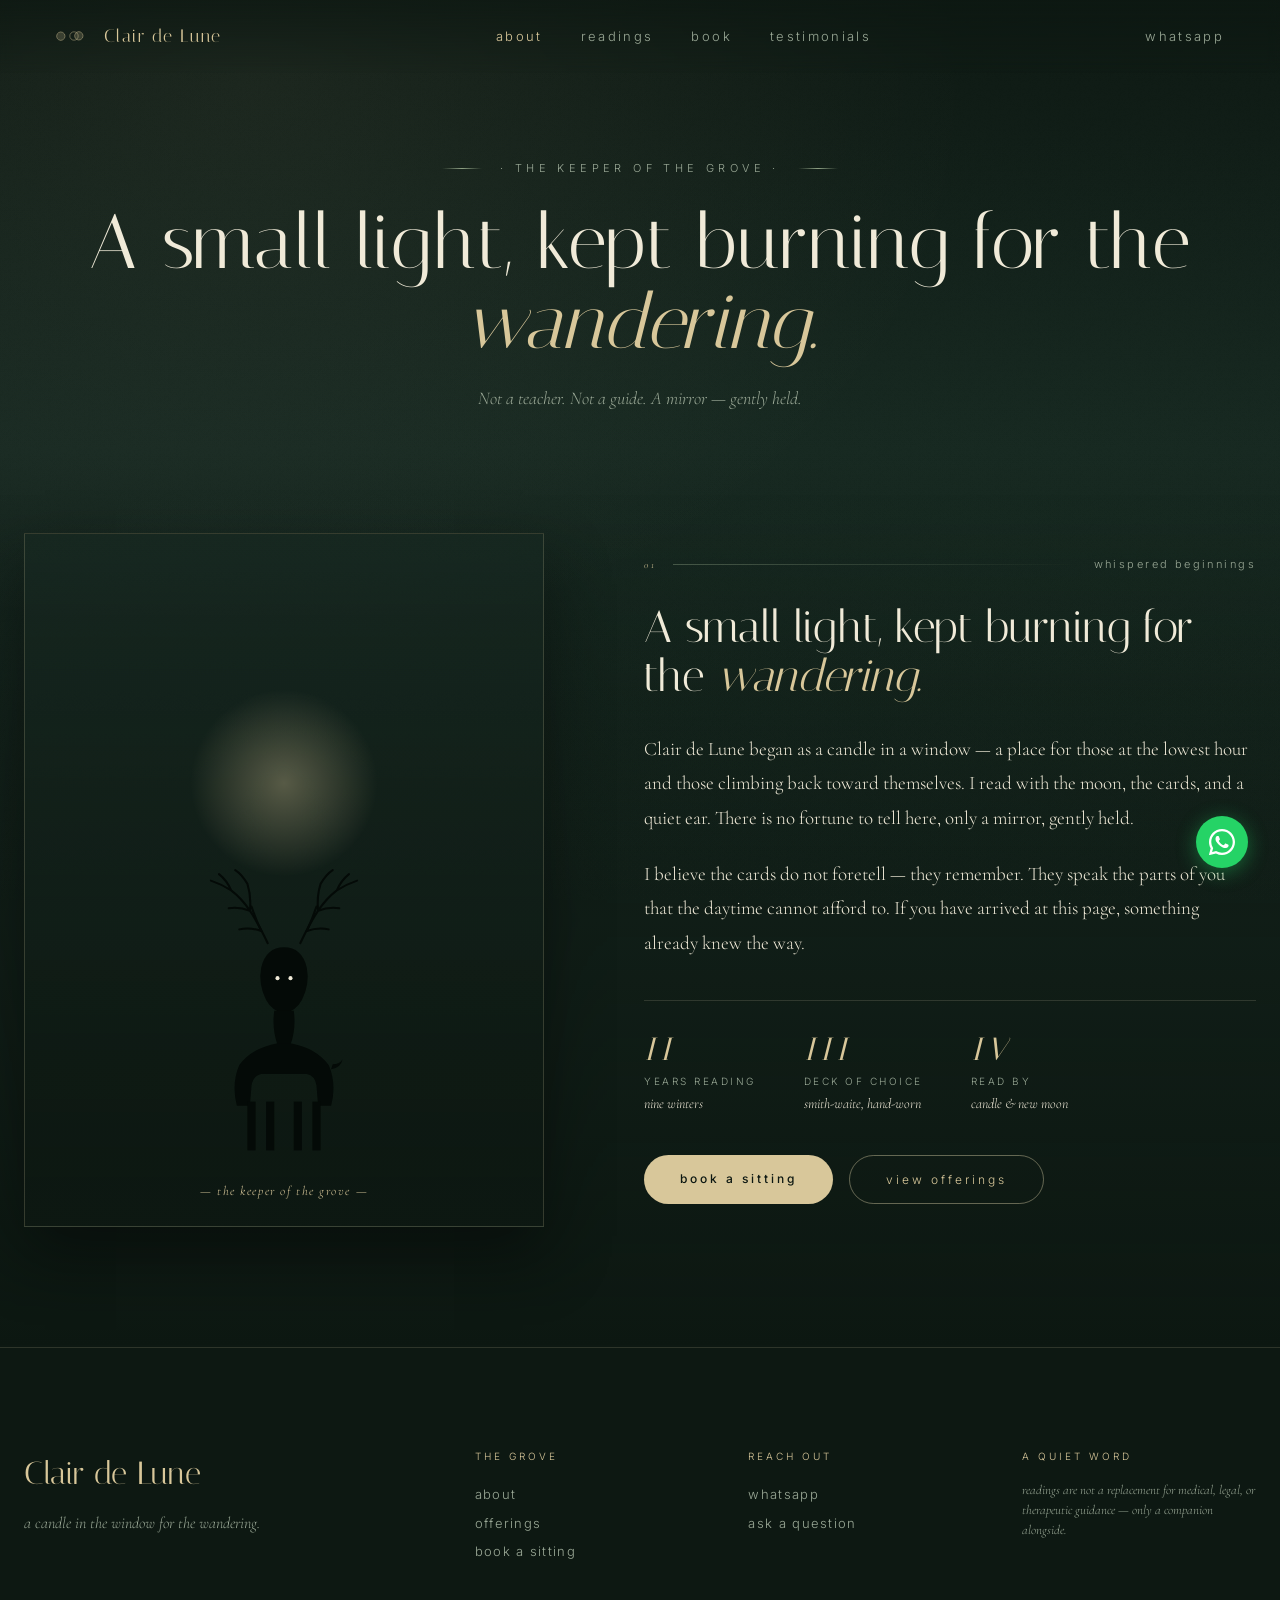
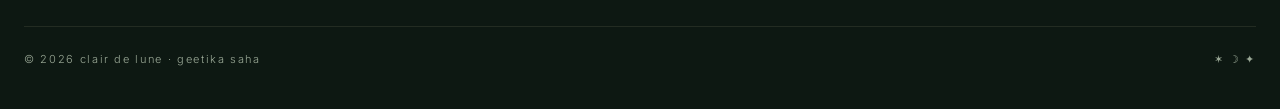
==== commit 3e74848f: "Remove scroll indicator + add testimonials to nav - Remove 'scroll, gently' hero element that overla" ====
--- a/about.html
+++ b/about.html
@@ -206,9 +206,11 @@
     <a href="about.html" style="color:var(--accent);">about</a>
     <a href="services.html">readings</a>
     <a href="book.html">book</a>
+    <a href="index.html#testimonials-section">testimonials</a>
   </div>
   <div class="nav-actions">
     <a href="https://wa.me/917999634730" target="_blank" class="nav-wa-btn">whatsapp</a>
+    <button class="hamburger" aria-label="Menu"><span></span><span></span><span></span></button>
   </div>
 </nav>
 
@@ -361,6 +363,7 @@
     }, 100);
   });
 </script>
+<script src="js/nav.js"></script>
 <script src="js/analytics.js"></script>
 </body>
 </html>
--- a/css/enchanted.css
+++ b/css/enchanted.css
@@ -633,6 +633,216 @@
   transition: all 0.3s;
 }
 .cod-redraw:hover { background: rgba(232,220,178,0.08); border-color: var(--accent); }
+
+/* ── Personalized Pick-a-Card Reading ───────────────────────────────────── */
+.pac-intake,
+.pac-guidance-wrap {
+  text-align: center;
+  max-width: 480px;
+  width: 100%;
+  animation: meaningEntry 0.7s ease-out;
+}
+
+.pac-ornament { display: flex; justify-content: center; margin-bottom: 28px; }
+
+.pac-prompt {
+  font-family: var(--serif);
+  font-style: italic;
+  font-size: 19px;
+  color: var(--fgDim);
+  margin: 0 0 38px;
+  line-height: 1.65;
+}
+
+.pac-greeting {
+  font-family: var(--display);
+  font-size: 30px;
+  color: var(--fg);
+  margin: 0 0 8px;
+  letter-spacing: 0.02em;
+}
+.pac-greeting em { font-style: italic; color: var(--accent); }
+
+.pac-form {
+  display: flex;
+  flex-direction: column;
+  gap: 26px;
+  text-align: left;
+}
+
+.pac-field { display: flex; flex-direction: column; gap: 8px; }
+
+.pac-label {
+  font-family: var(--serif);
+  font-style: italic;
+  font-size: 14px;
+  color: var(--accentSoft);
+  letter-spacing: 0.1em;
+}
+.pac-optional {
+  font-size: 11px;
+  opacity: 0.6;
+  letter-spacing: 0.05em;
+}
+
+.pac-input {
+  background: rgba(23,40,33,0.45);
+  border: 1px solid rgba(201,185,136,0.28);
+  border-radius: 6px;
+  padding: 14px 18px;
+  font-family: var(--serif);
+  font-style: italic;
+  font-size: 18px;
+  color: var(--fg);
+  outline: none;
+  transition: border-color 0.3s, box-shadow 0.3s;
+  width: 100%;
+  -webkit-appearance: none;
+}
+.pac-input::placeholder { color: var(--fgDim); opacity: 0.55; }
+.pac-input:focus {
+  border-color: rgba(216,199,154,0.55);
+  box-shadow: 0 0 18px rgba(216,199,154,0.07);
+}
+.pac-input-date::-webkit-calendar-picker-indicator {
+  filter: invert(0.7) sepia(0.5) saturate(0.5);
+  cursor: pointer;
+}
+
+.pac-continue {
+  background: transparent;
+  border: 1px solid rgba(232,220,178,0.45);
+  color: var(--accent);
+  padding: 13px 36px;
+  border-radius: 100px;
+  font-size: 11px;
+  letter-spacing: 0.3em;
+  text-transform: lowercase;
+  cursor: pointer;
+  transition: all 0.3s;
+  align-self: center;
+  margin-top: 6px;
+}
+.pac-continue:hover { background: rgba(232,220,178,0.07); border-color: var(--accent); }
+
+.pac-guidance-grid {
+  display: grid;
+  grid-template-columns: 1fr 1fr;
+  gap: 14px;
+  margin-top: 4px;
+}
+
+.pac-guidance-btn {
+  background: rgba(23,40,33,0.42);
+  border: 1px solid rgba(201,185,136,0.22);
+  border-radius: 14px;
+  padding: 22px 16px;
+  cursor: pointer;
+  color: var(--fg);
+  text-align: center;
+  transition: all 0.3s;
+  display: flex;
+  flex-direction: column;
+  align-items: center;
+  gap: 7px;
+}
+.pac-guidance-btn:hover {
+  background: rgba(216,199,154,0.06);
+  border-color: rgba(216,199,154,0.48);
+  transform: translateY(-3px);
+  box-shadow: 0 8px 24px rgba(0,0,0,0.3);
+}
+
+.pac-guidance-symbol {
+  font-size: 22px;
+  color: var(--accent);
+  line-height: 1;
+}
+.pac-guidance-label {
+  font-family: var(--display);
+  font-size: 18px;
+  color: var(--fg);
+  letter-spacing: 0.04em;
+}
+.pac-guidance-desc {
+  font-family: var(--serif);
+  font-style: italic;
+  font-size: 11px;
+  color: var(--fgDim);
+}
+
+.pac-draw-prompt {
+  text-align: center;
+  animation: meaningEntry 0.6s ease-out;
+}
+.pac-draw-hint {
+  font-family: var(--display);
+  font-size: 26px;
+  color: var(--fg);
+  margin: 0 0 8px;
+  letter-spacing: 0.01em;
+}
+.pac-draw-hint em { font-style: italic; color: var(--accent); }
+.pac-draw-sub {
+  font-family: var(--serif);
+  font-style: italic;
+  font-size: 13px;
+  color: var(--accentSoft);
+  letter-spacing: 0.14em;
+  margin: 0;
+}
+
+.pac-reading-label {
+  font-family: var(--serif);
+  font-style: italic;
+  font-size: 12px;
+  color: var(--accentSoft);
+  letter-spacing: 0.22em;
+  text-transform: uppercase;
+  margin-bottom: 12px;
+}
+
+.pac-reading-for {
+  font-family: var(--serif);
+  font-style: italic;
+  font-size: 15px;
+  color: var(--fgDim);
+  margin-bottom: 26px;
+}
+.pac-reading-for em { color: var(--accent); font-style: italic; }
+.pac-dob { opacity: 0.7; font-size: 13px; }
+
+.pac-actions {
+  display: flex;
+  gap: 10px;
+  flex-wrap: wrap;
+  align-items: center;
+}
+
+.pac-guidance-change,
+.pac-start-over {
+  background: transparent;
+  color: var(--fgDim);
+  border: 1px solid rgba(201,185,136,0.18);
+  padding: 9px 16px;
+  border-radius: 100px;
+  font-size: 10px;
+  letter-spacing: 0.2em;
+  text-transform: lowercase;
+  cursor: pointer;
+  transition: all 0.3s;
+}
+.pac-guidance-change:hover,
+.pac-start-over:hover {
+  color: var(--accent);
+  border-color: rgba(216,199,154,0.38);
+}
+
+@media (max-width: 640px) {
+  .pac-guidance-grid { gap: 10px; }
+  .pac-actions { flex-direction: column; align-items: flex-start; }
+  .pac-draw-hint { font-size: 20px; }
+}
 
 /* ── About ───────────────────────────────────────────────────────────────── */
 .section-about {
@@ -1245,13 +1455,63 @@
 }
 .lead-modal-close:hover { color: var(--accent); }
 
+/* ── Hamburger Button ────────────────────────────────────────────────────── */
+.hamburger {
+  display: none;
+  flex-direction: column;
+  gap: 5px;
+  cursor: pointer;
+  background: none;
+  border: none;
+  padding: 6px 4px;
+  z-index: 110;
+}
+.hamburger span {
+  display: block;
+  width: 22px;
+  height: 1.5px;
+  background: var(--fgDim);
+  transition: all 0.3s;
+}
+.hamburger.open span:nth-child(1) { transform: translateY(6.5px) rotate(45deg); background: var(--accent); }
+.hamburger.open span:nth-child(2) { opacity: 0; }
+.hamburger.open span:nth-child(3) { transform: translateY(-6.5px) rotate(-45deg); background: var(--accent); }
+
 /* ── Responsive ──────────────────────────────────────────────────────────── */
 @media (max-width: 1100px) {
   .readings-grid-4 { grid-template-columns: repeat(2, 1fr); }
 }
 @media (max-width: 900px) {
   .nav { padding: 16px 24px; }
-  .nav-links, .nav-actions .sound-toggle { display: none; }
+  .nav-links { display: none; }
+  .nav-actions .sound-toggle { display: none; }
+  .hamburger { display: flex; }
+
+  /* Mobile nav overlay */
+  .nav-links.open {
+    display: flex;
+    position: fixed;
+    top: 56px; left: 0; right: 0;
+    flex-direction: column;
+    gap: 0;
+    background: rgba(13, 24, 18, 0.97);
+    backdrop-filter: blur(16px);
+    border-bottom: 1px solid rgba(232,220,178,0.12);
+    padding: 16px 0 24px;
+    z-index: 99;
+  }
+  .nav-links.open a {
+    display: block;
+    padding: 16px 32px;
+    font-size: 15px;
+    letter-spacing: 0.25em;
+    color: var(--fgDim);
+    border-bottom: 1px solid rgba(232,220,178,0.06);
+    transition: color 0.2s, background 0.2s;
+  }
+  .nav-links.open a:hover { color: var(--accent); background: rgba(232,220,178,0.03); }
+  .nav-links.open a:last-child { border-bottom: none; }
+
   .about-grid { grid-template-columns: 1fr; gap: 60px; }
   .readings-grid, .footer-cols { grid-template-columns: 1fr; }
   .footer-grid { grid-template-columns: 1fr; }
@@ -1261,6 +1521,11 @@
   .section { padding: 80px 24px; }
   #testimonials-section { padding: 80px 24px; }
   .testimonials-grid { grid-template-columns: 1fr; }
+
+  /* Hero art containment */
+  .hero-moon-halo { width: min(700px, 100vw); height: min(700px, 100vw); }
+  .hero-dc { display: none; }
+  .hero-content { margin-top: 28vh; }
 }
 @media (max-width: 600px) {
   .readings-grid-4 { grid-template-columns: 1fr; }
@@ -1268,4 +1533,31 @@
   .footer-bottom { flex-direction: column; gap: 0.5rem; }
   .book-shell { padding: 24px 16px; }
   .testimonial-form-wrap { padding: 1.5rem 1rem; }
-}
+
+  /* Hero */
+  .hero-content { margin-top: 22vh; }
+  .hero { padding: 100px 20px 60px; }
+  .hero-moon-halo { width: 100vw; height: 100vw; }
+  .hero-cta { flex-direction: column; align-items: center; }
+  .hero-cta .btn-primary, .hero-cta .btn-ghost { width: 100%; max-width: 280px; text-align: center; }
+
+  /* Sections */
+  .section { padding: 60px 20px; }
+  #testimonials-section { padding: 60px 20px; }
+  .footer { padding: 60px 20px 32px; }
+
+  /* Lead modal */
+  .lead-modal { padding: 2rem 1.5rem; }
+
+  /* Service cards */
+  .service-option { padding: 1.25rem; }
+
+  /* Booking steps */
+  .step-indicator span:not(.step-num) { display: none; }
+  .step-connector { width: 20px; }
+  .booking-steps { gap: 0.25rem; }
+
+  /* Slots */
+  .slots-grid { grid-template-columns: repeat(2, 1fr); }
+  .slot-btn { padding: 0.75rem 0.5rem; }
+}
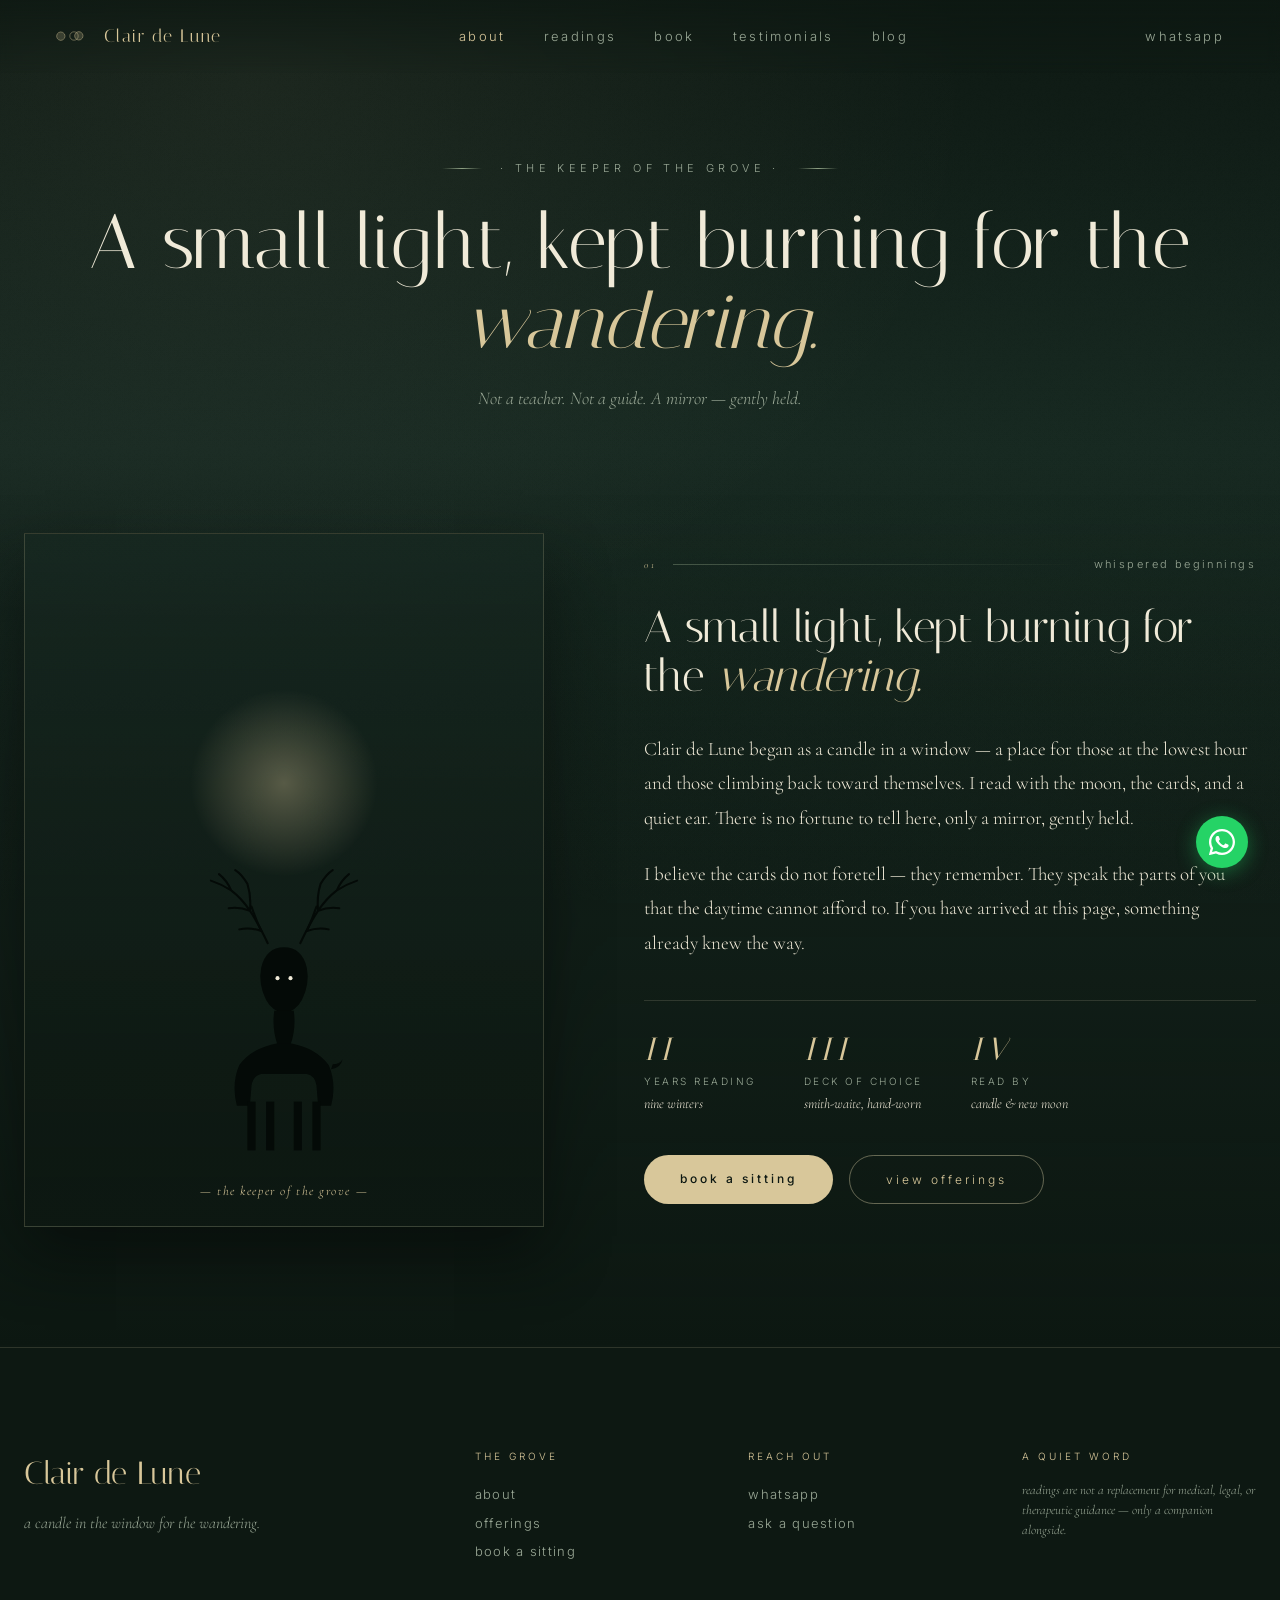
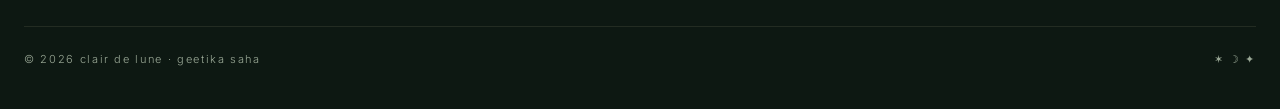
==== commit 2d16d991: "Remove sound toggle + add blog with Lost and Found post - Remove broken 'hear the moon' sound button" ====
--- a/about.html
+++ b/about.html
@@ -207,6 +207,7 @@
     <a href="services.html">readings</a>
     <a href="book.html">book</a>
     <a href="index.html#testimonials-section">testimonials</a>
+    <a href="blog.html">blog</a>
   </div>
   <div class="nav-actions">
     <a href="https://wa.me/917999634730" target="_blank" class="nav-wa-btn">whatsapp</a>
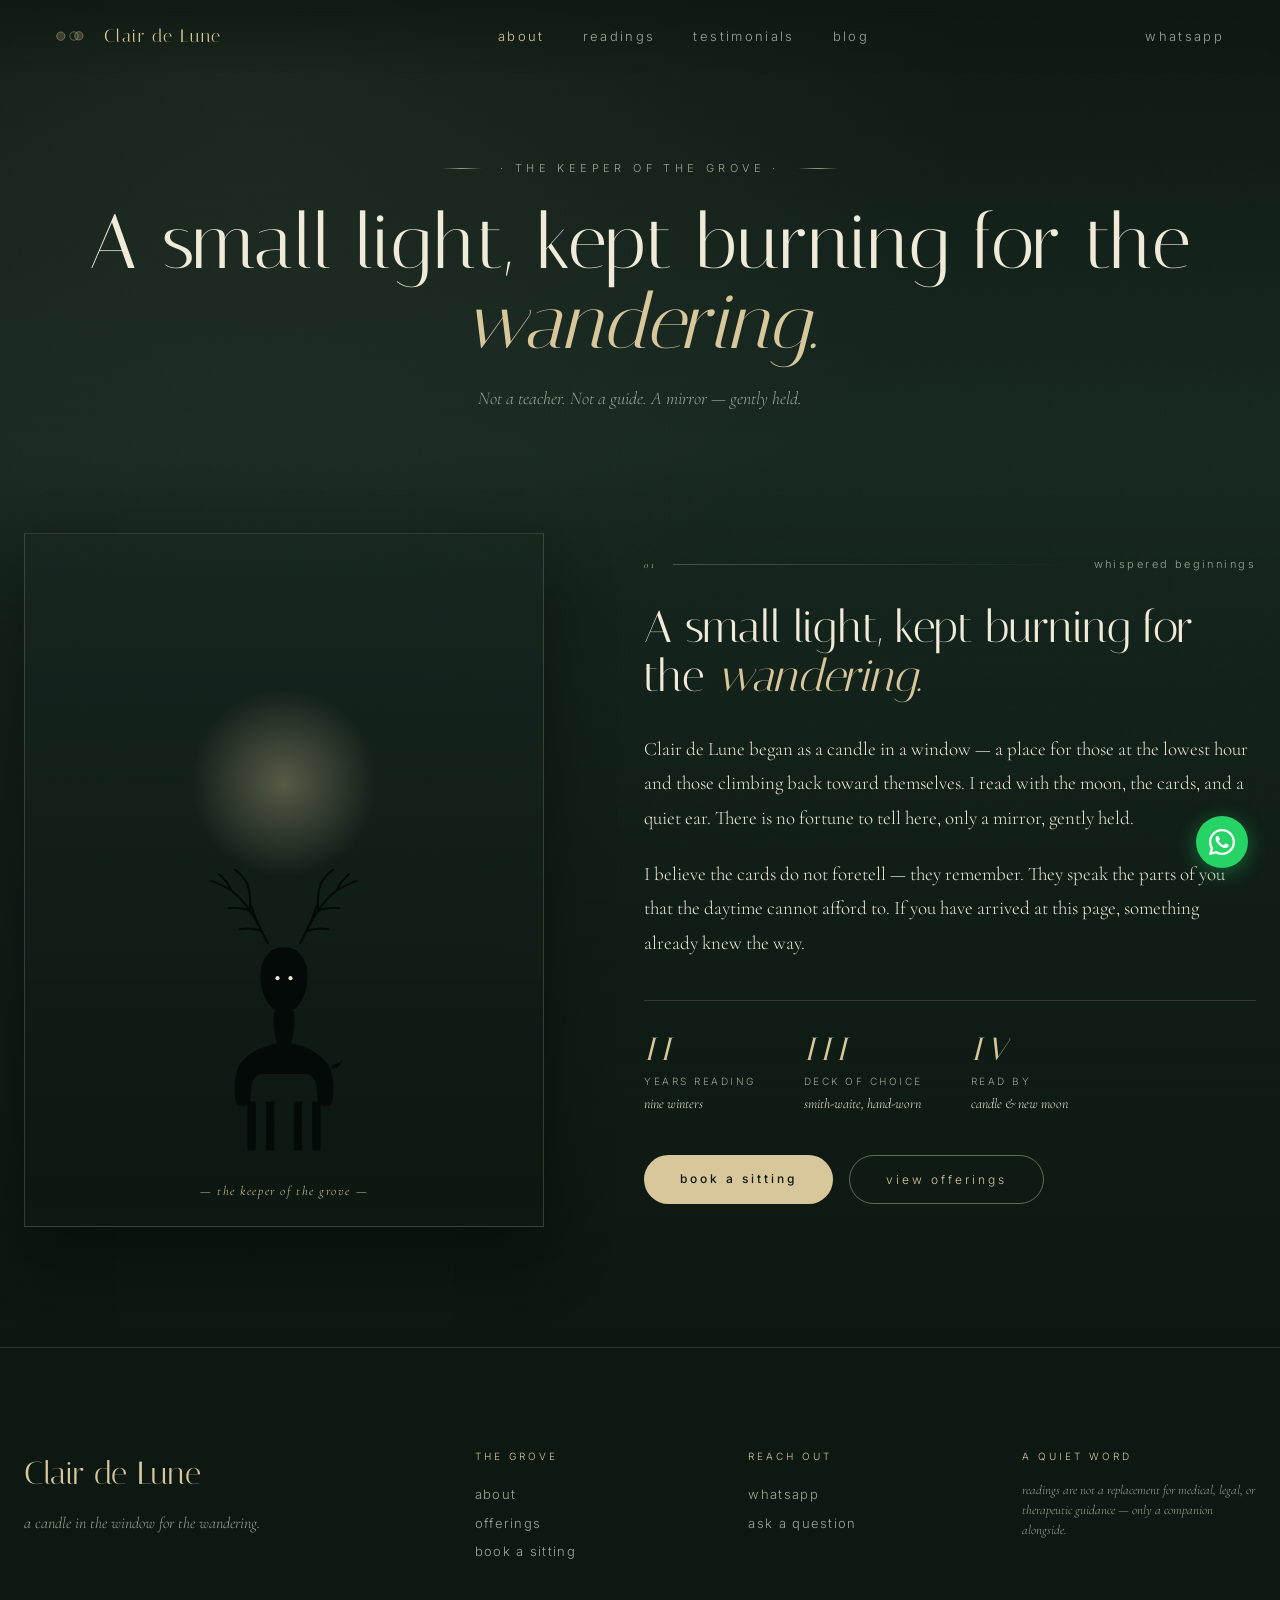
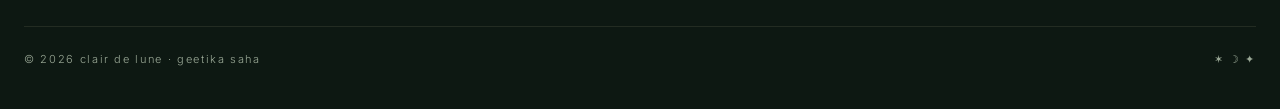
==== commit fe1b692a: "Remove redundant 'book' nav link Flow is now: readings → pick service → slot picker. 'book a sitting" ====
--- a/about.html
+++ b/about.html
@@ -205,7 +205,6 @@
   <div class="nav-links">
     <a href="about.html" style="color:var(--accent);">about</a>
     <a href="services.html">readings</a>
-    <a href="book.html">book</a>
     <a href="index.html#testimonials-section">testimonials</a>
     <a href="blog.html">blog</a>
   </div>
